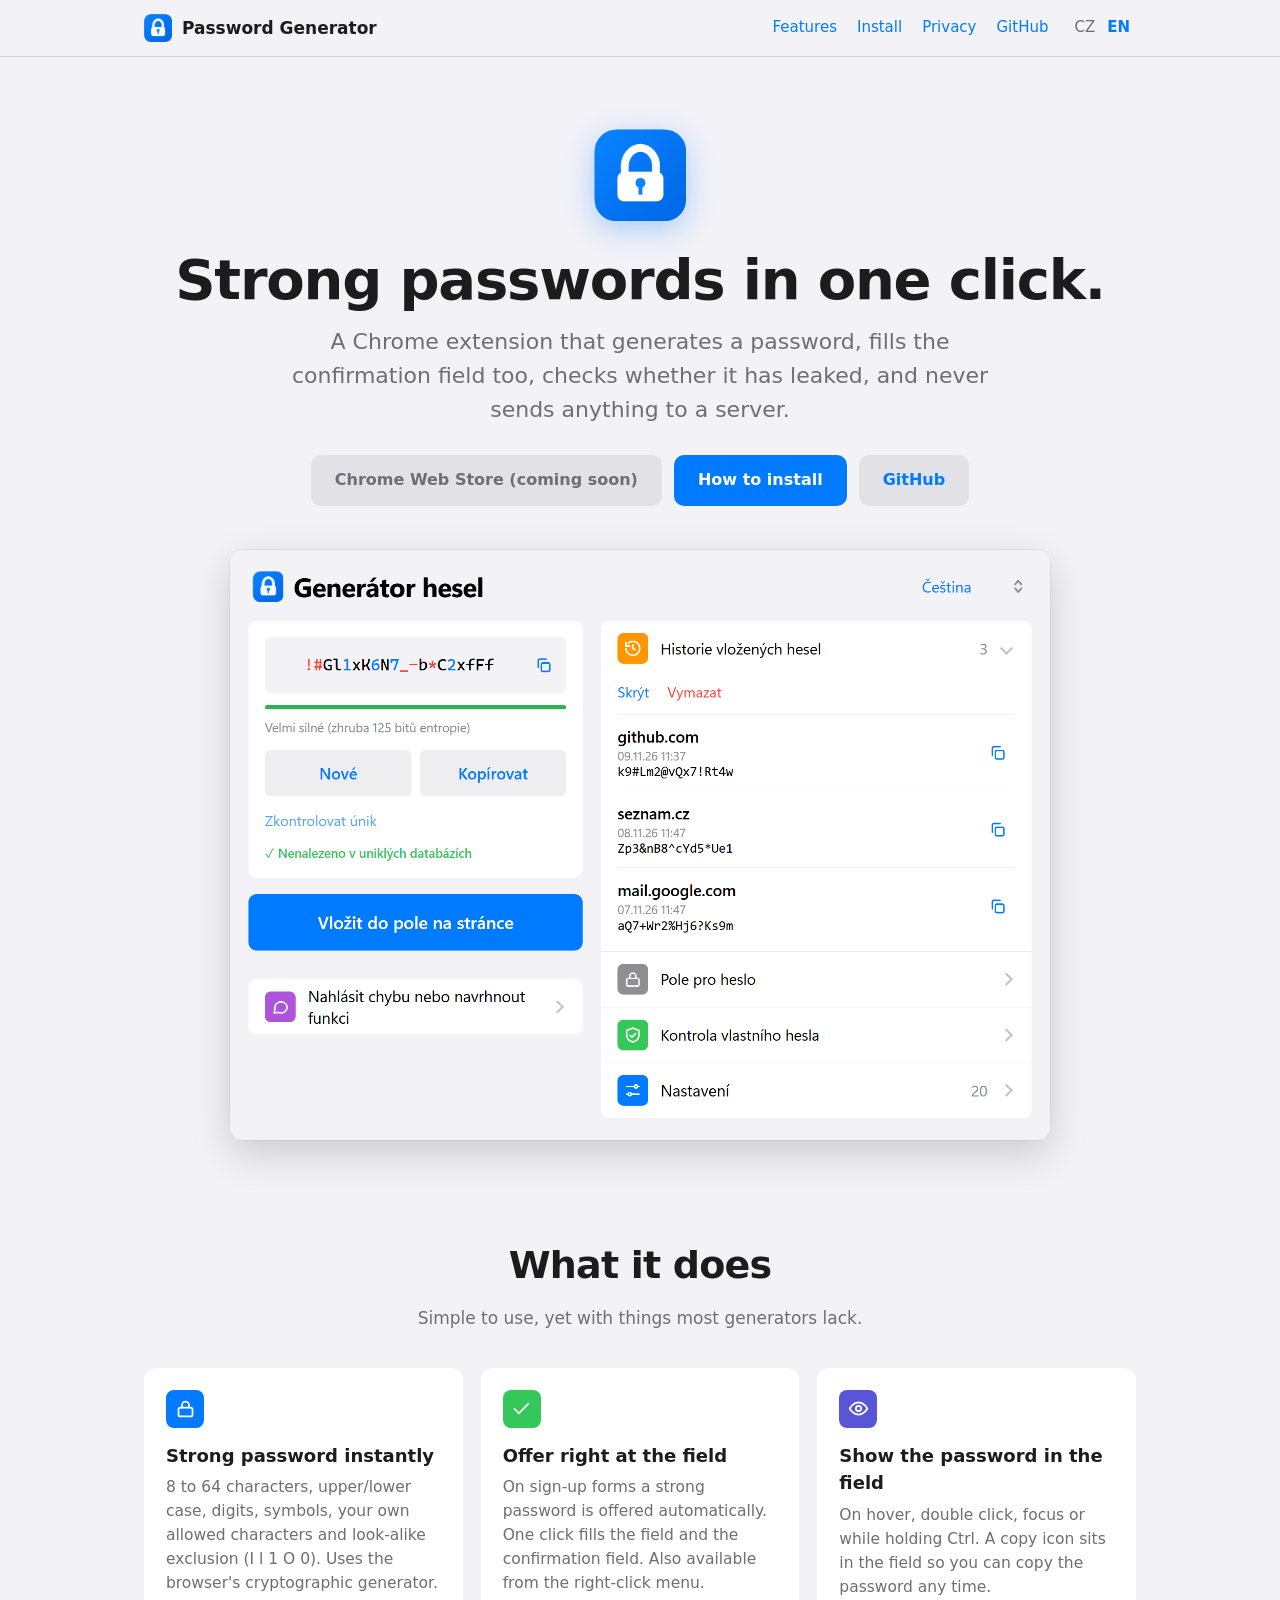
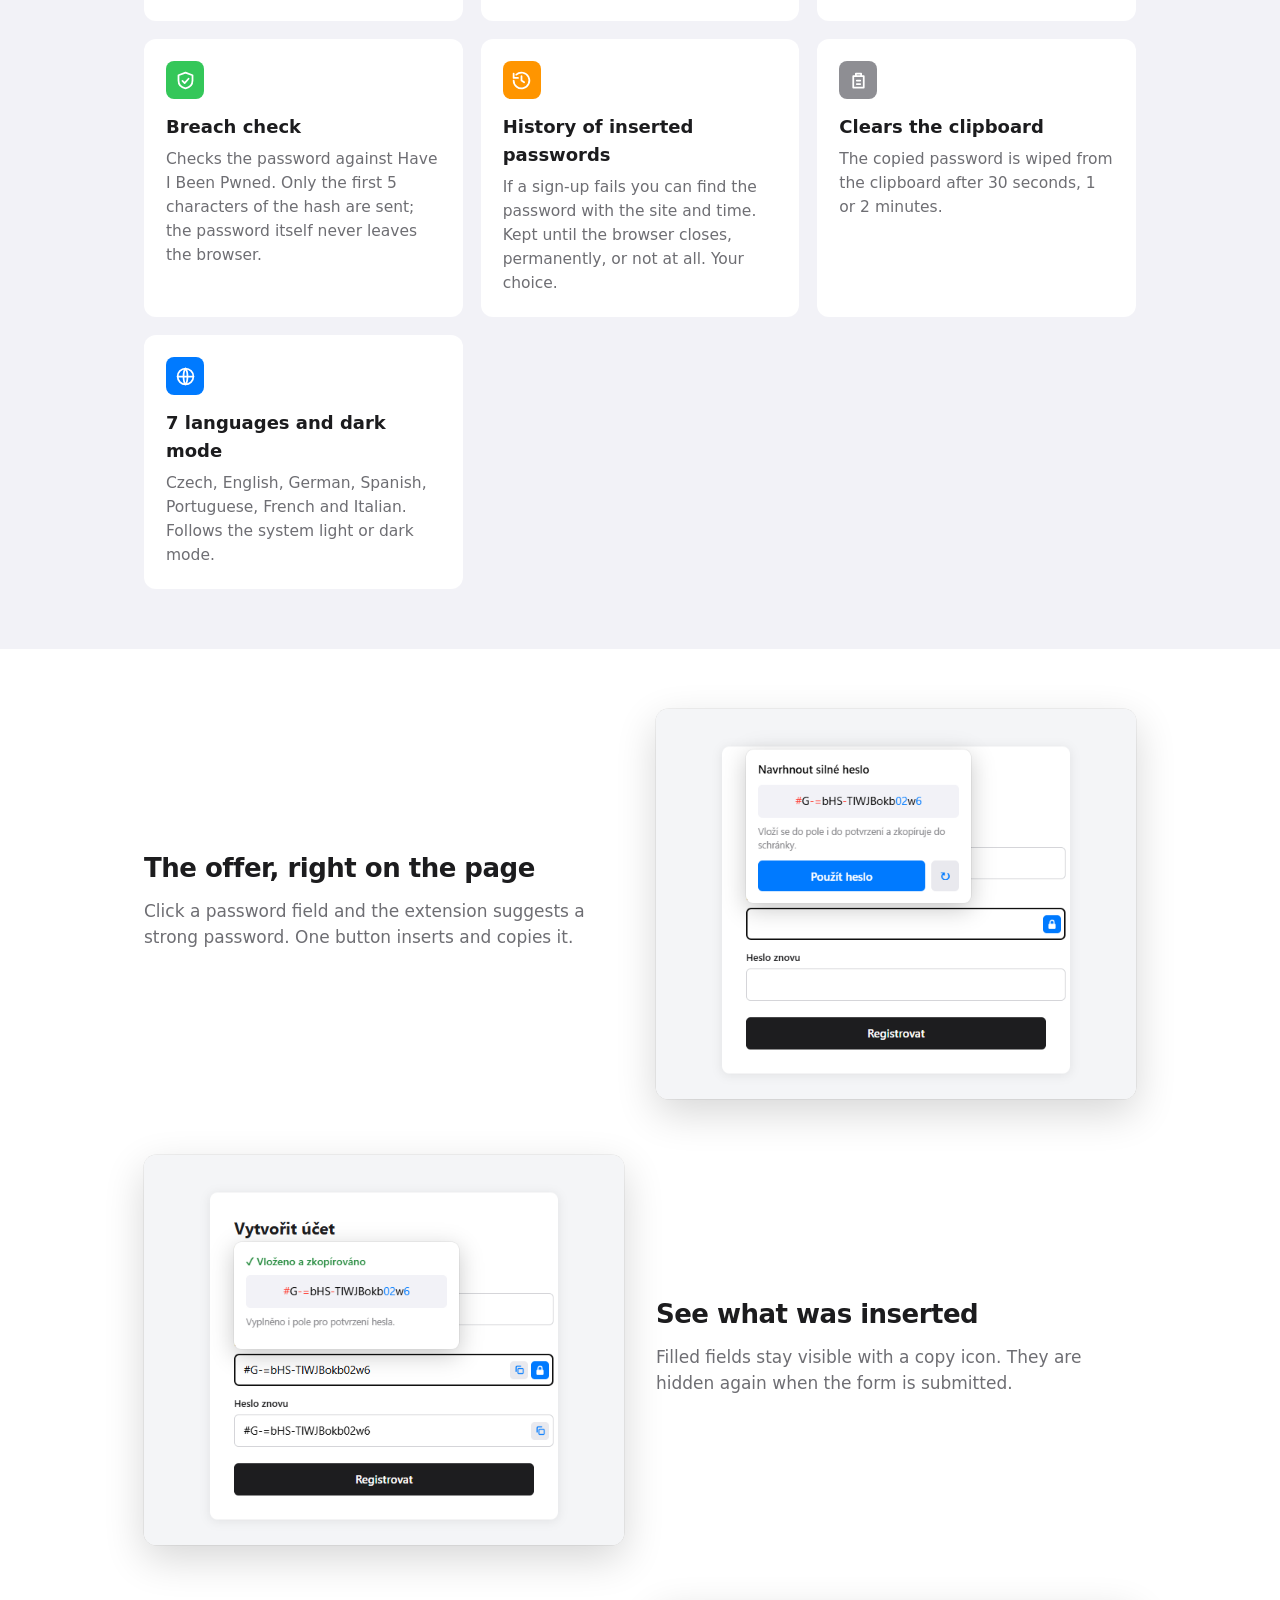
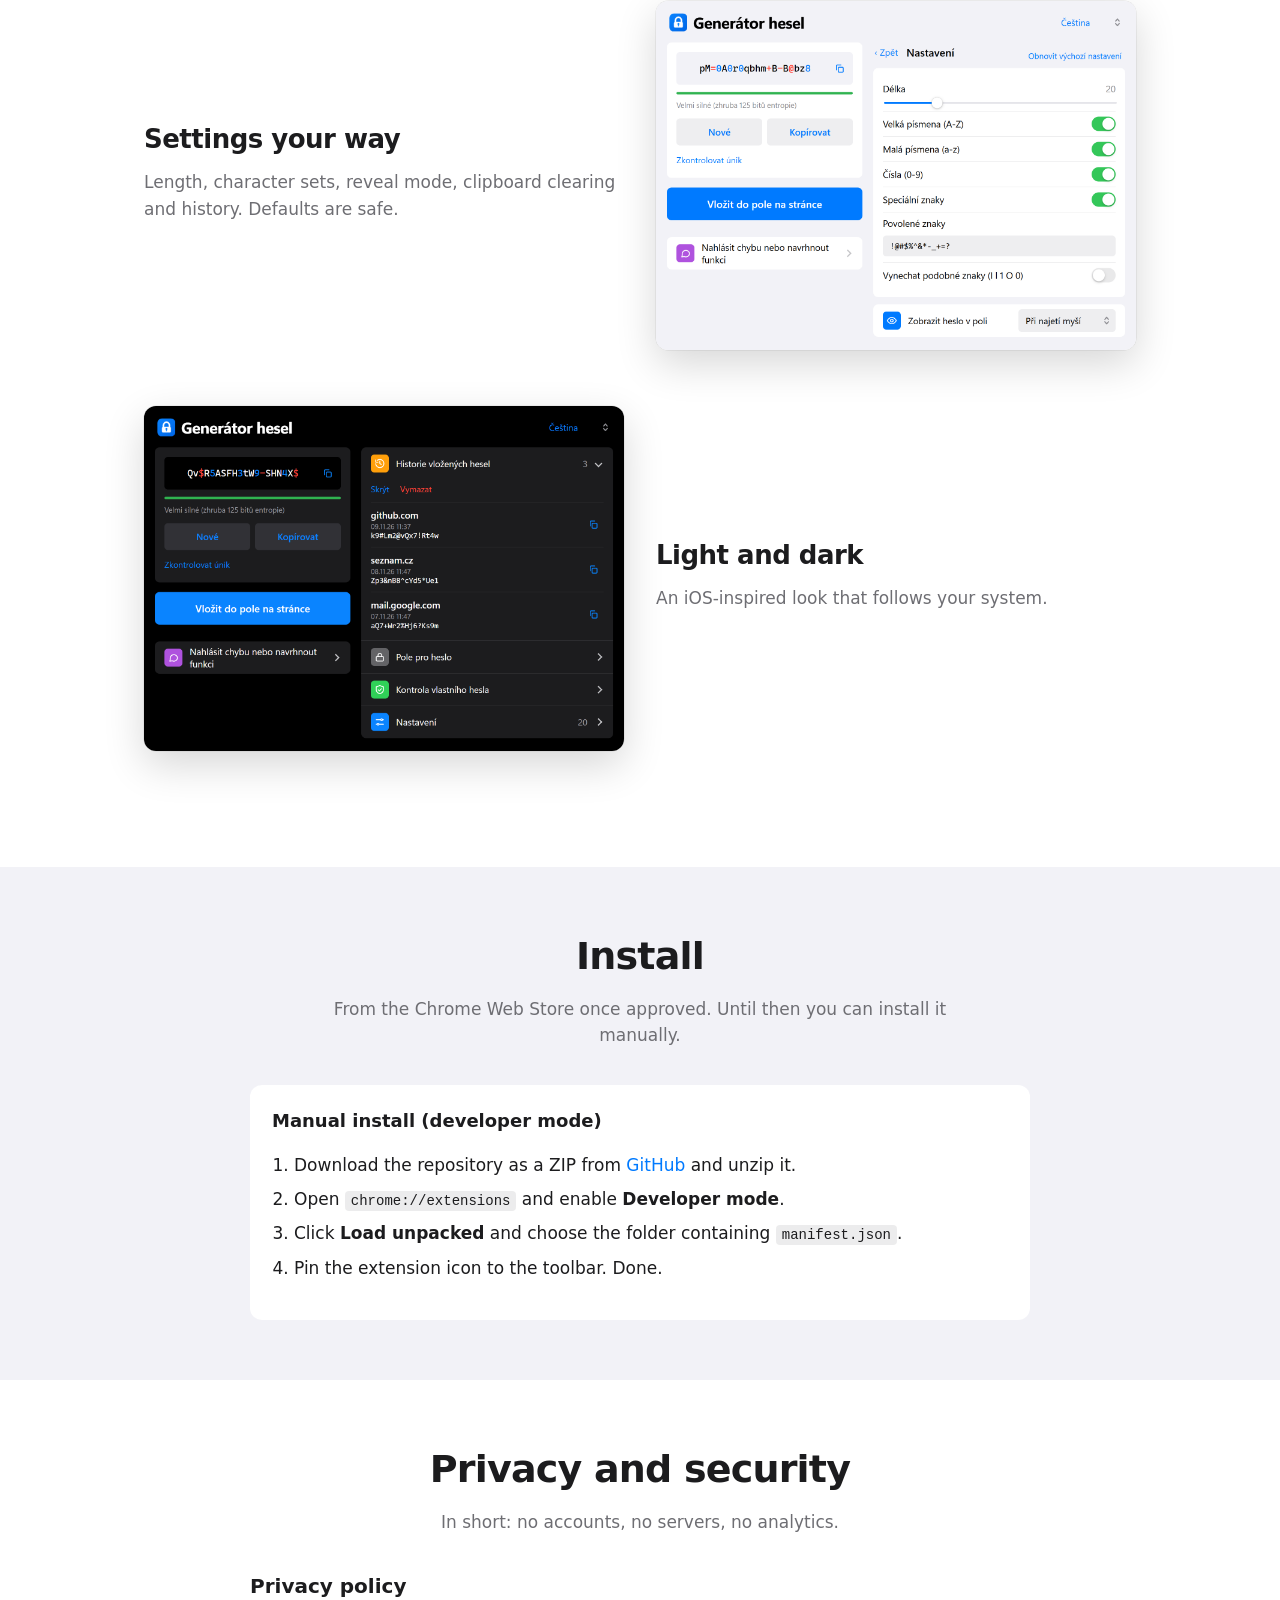
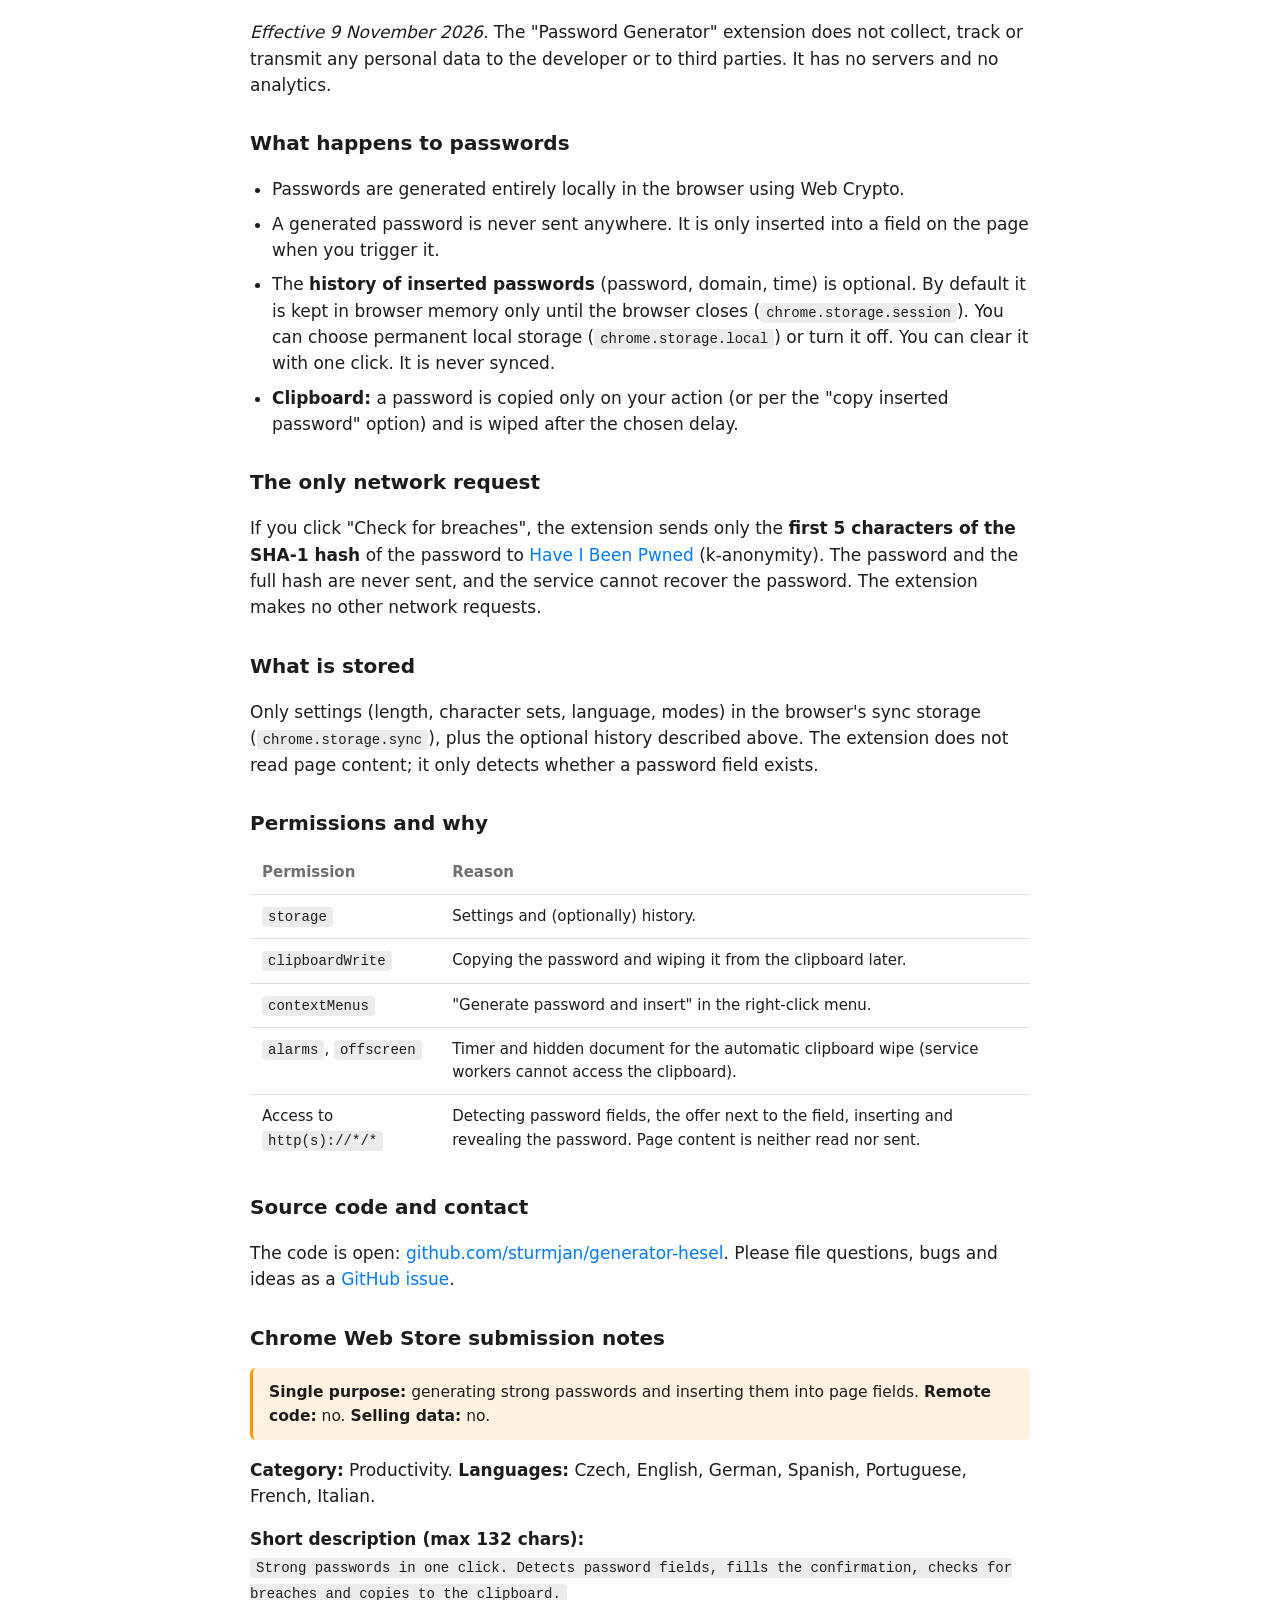
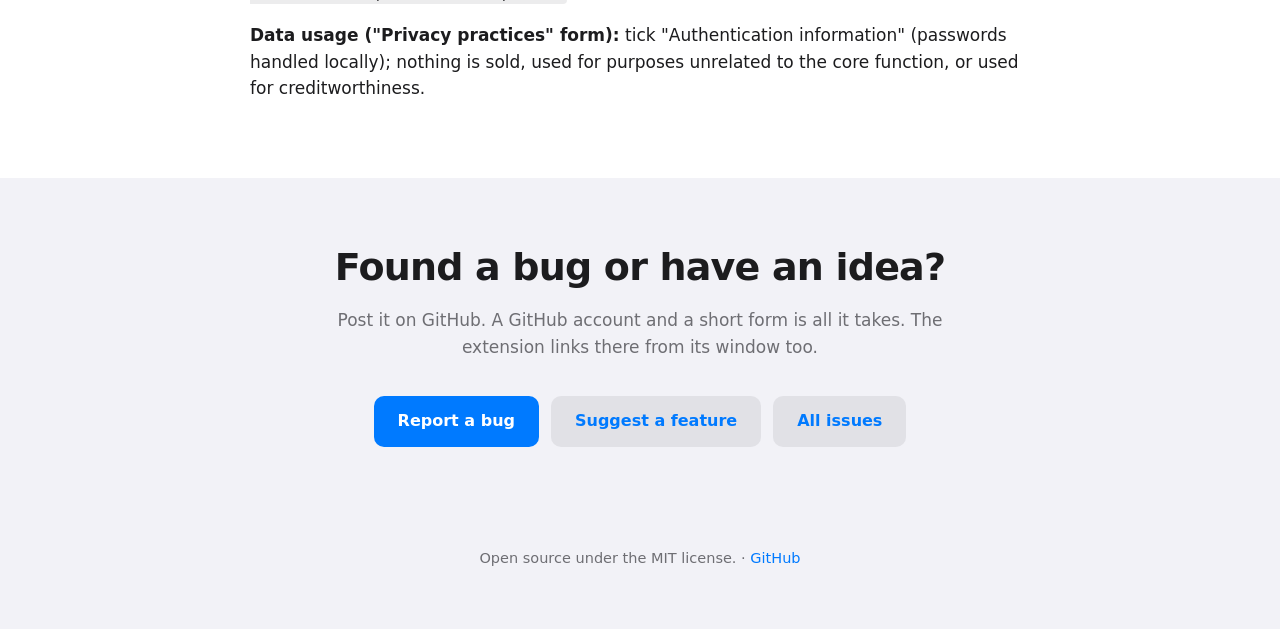
==== docs/index.html @ 69caf373 "Initial release: password generator Chrome extension Strong password generator with in-page offer, r" ====
<!DOCTYPE html>
<html lang="cs" data-lang="cs">
<head>
  <meta charset="utf-8">
  <meta name="viewport" content="width=device-width, initial-scale=1">
  <title>Generátor hesel - rozšíření pro Chrome / Password Generator for Chrome</title>
  <meta name="description" content="Silná hesla jedním klikem, kontrola úniku, historie, vše lokálně v prohlížeči. / Strong passwords in one click, breach check, history, all local.">
  <link rel="icon" href="img/icon128.png">
  <style>
    :root { --bg:#f2f2f7; --card:#fff; --text:#1c1c1e; --muted:#6e6e73; --sep:rgba(60,60,67,.16); --blue:#007aff; --green:#34c759; --orange:#ff9500; --purple:#af52de; }
    @media (prefers-color-scheme: dark) { :root { --bg:#000; --card:#1c1c1e; --text:#f5f5f7; --muted:#98989f; --sep:rgba(84,84,88,.6); --blue:#0a84ff; } }
    * { box-sizing: border-box; }
    html { scroll-behavior: smooth; }
    body { margin:0; font:17px/1.55 -apple-system,"SF Pro Text","Segoe UI Variable Text","Segoe UI",system-ui,sans-serif; color:var(--text); background:var(--bg); -webkit-font-smoothing:antialiased; }
    a { color:var(--blue); text-decoration:none; } a:hover { text-decoration:underline; }
    .wrap { max-width:1040px; margin:0 auto; padding:0 24px; }
    nav { position:sticky; top:0; z-index:10; background:color-mix(in srgb,var(--bg) 85%,transparent); backdrop-filter:blur(14px); border-bottom:.5px solid var(--sep); }
    nav .wrap { display:flex; align-items:center; gap:22px; height:56px; }
    nav .brand { display:flex; align-items:center; gap:10px; font-weight:700; color:var(--text); }
    nav .brand img { width:28px; height:28px; border-radius:6px; }
    nav .links { margin-left:auto; display:flex; gap:20px; font-size:15px; align-items:center; }
    .langsw button { border:0; background:none; font:inherit; font-size:15px; color:var(--muted); cursor:pointer; padding:4px 6px; border-radius:4px; }
    html[data-lang="cs"] .langsw .b-cs, html[data-lang="en"] .langsw .b-en { color:var(--blue); font-weight:600; }
    html[data-lang="cs"] [lang="en"], html[data-lang="en"] [lang="cs"] { display:none !important; }

    .hero { text-align:center; padding:72px 0 36px; }
    .hero img.logo { width:92px; height:92px; border-radius:20px; box-shadow:0 8px 28px rgba(0,122,255,.3); }
    h1 { font-size:clamp(34px,6vw,56px); line-height:1.08; letter-spacing:-1.2px; margin:22px 0 14px; }
    .lead { font-size:clamp(18px,2.4vw,22px); color:var(--muted); max-width:700px; margin:0 auto 28px; }
    .btns { display:flex; gap:12px; justify-content:center; flex-wrap:wrap; }
    .btn { display:inline-block; padding:13px 24px; border-radius:10px; font-weight:600; font-size:16px; }
    .btn.primary { background:var(--blue); color:#fff; } .btn.primary:hover { text-decoration:none; filter:brightness(1.08); }
    .btn.ghost { background:rgba(120,120,128,.14); color:var(--blue); } .btn.ghost:hover { text-decoration:none; background:rgba(120,120,128,.22); }
    .btn.disabled { background:rgba(120,120,128,.14); color:var(--muted); cursor:default; }
    .shot { display:block; width:100%; height:auto; border-radius:12px; box-shadow:0 14px 40px rgba(0,0,0,.16), 0 0 0 .5px rgba(0,0,0,.1); }
    .hero .shot { max-width:820px; margin:44px auto 0; }

    section { padding:60px 0; }
    h2 { font-size:clamp(28px,4vw,38px); letter-spacing:-.8px; margin:0 0 10px; text-align:center; }
    .sub { color:var(--muted); text-align:center; max-width:640px; margin:0 auto 36px; }
    .grid { display:grid; grid-template-columns:repeat(auto-fit,minmax(290px,1fr)); gap:18px; }
    .card { background:var(--card); border-radius:12px; padding:22px; }
    .card .ico { width:38px; height:38px; border-radius:8px; display:grid; place-items:center; color:#fff; margin-bottom:14px; }
    .card .ico svg { width:21px; height:21px; fill:none; stroke:currentColor; stroke-width:2; stroke-linecap:round; stroke-linejoin:round; }
    .card h3 { margin:0 0 6px; font-size:18px; }
    .card p { margin:0; color:var(--muted); font-size:15.5px; }
    .two { display:grid; grid-template-columns:1fr 1fr; gap:32px; align-items:center; margin-bottom:56px; }
    .two.rev .txt { order:2; }
    .two h3 { font-size:26px; letter-spacing:-.5px; margin:0 0 10px; }
    .two p { color:var(--muted); margin:0 0 10px; }
    @media (max-width:760px) { .two { grid-template-columns:1fr; } .two.rev .txt { order:0; } }
    .band { background:var(--card); }
    ol.steps, ul.plain { padding-left:22px; } ol.steps li, ul.plain li { margin:8px 0; }
    code, kbd { font:14px ui-monospace,"SF Mono",Consolas,monospace; background:rgba(120,120,128,.14); padding:2px 6px; border-radius:4px; }
    table { width:100%; border-collapse:collapse; font-size:15px; margin:12px 0 4px; }
    th, td { text-align:left; padding:10px 12px; border-top:.5px solid var(--sep); vertical-align:top; }
    th { color:var(--muted); font-weight:600; border-top:0; }
    .policy { max-width:780px; margin:0 auto; }
    .policy h3 { margin:30px 0 8px; font-size:20px; }
    .policy p, .policy li { color:var(--text); }
    .note { background:rgba(255,149,0,.12); border-left:3px solid var(--orange); padding:12px 16px; border-radius:6px; font-size:15.5px; margin:14px 0; }
    footer { padding:40px 0 60px; text-align:center; color:var(--muted); font-size:14.5px; }
  </style>
</head>
<body>
<nav>
  <div class="wrap">
    <a class="brand" href="#top"><img src="img/icon128.png" alt=""><span lang="cs">Generátor hesel</span><span lang="en">Password Generator</span></a>
    <div class="links">
      <a href="#funkce"><span lang="cs">Funkce</span><span lang="en">Features</span></a>
      <a href="#instalace"><span lang="cs">Instalace</span><span lang="en">Install</span></a>
      <a href="#soukromi"><span lang="cs">Soukromí</span><span lang="en">Privacy</span></a>
      <a href="#feedback">GitHub</a>
      <span class="langsw"><button class="b-cs" onclick="setLang('cs')">CZ</button><button class="b-en" onclick="setLang('en')">EN</button></span>
    </div>
  </div>
</nav>

<header class="hero" id="top">
  <div class="wrap">
    <img class="logo" src="img/icon128.png" alt="">
    <h1><span lang="cs">Silná hesla jedním klikem.</span><span lang="en">Strong passwords in one click.</span></h1>
    <p class="lead">
      <span lang="cs">Rozšíření pro Chrome, které vygeneruje heslo, vloží ho i do potvrzení, zkontroluje, jestli neunikla, a nic přitom neposílá na žádný server.</span>
      <span lang="en">A Chrome extension that generates a password, fills the confirmation field too, checks whether it has leaked, and never sends anything to a server.</span>
    </p>
    <div class="btns">
      <span class="btn disabled"><span lang="cs">Chrome Web Store (připravuje se)</span><span lang="en">Chrome Web Store (coming soon)</span></span>
      <a class="btn primary" href="#instalace"><span lang="cs">Jak nainstalovat</span><span lang="en">How to install</span></a>
      <a class="btn ghost" href="https://github.com/sturmjan/generator-hesel">GitHub</a>
    </div>
    <img class="shot" src="img/popup-main.png" alt="Popup rozšíření / extension popup">
  </div>
</header>

<section id="funkce">
  <div class="wrap">
    <h2><span lang="cs">Co umí</span><span lang="en">What it does</span></h2>
    <p class="sub"><span lang="cs">Jednoduché na ovládání, přitom s věcmi, které běžné generátory nemají.</span><span lang="en">Simple to use, yet with things most generators lack.</span></p>
    <div class="grid">
      <div class="card"><div class="ico" style="background:#007aff"><svg viewBox="0 0 24 24"><rect x="4" y="11" width="16" height="10" rx="2"/><path d="M8 11V8a4 4 0 0 1 8 0v3"/></svg></div>
        <h3><span lang="cs">Silné heslo hned</span><span lang="en">Strong password instantly</span></h3>
        <p><span lang="cs">Délka 8 až 64 znaků, velká a malá písmena, čísla, speciální znaky, vlastní povolené znaky a vynechání podobných (I l 1 O 0). Generuje se kryptografickým generátorem prohlížeče.</span><span lang="en">8 to 64 characters, upper/lower case, digits, symbols, your own allowed characters and look-alike exclusion (I l 1 O 0). Uses the browser's cryptographic generator.</span></p></div>
      <div class="card"><div class="ico" style="background:#34c759"><svg viewBox="0 0 24 24"><path d="M4 12.5l5 5L20 6.5"/></svg></div>
        <h3><span lang="cs">Nabídka přímo u pole</span><span lang="en">Offer right at the field</span></h3>
        <p><span lang="cs">U registračních formulářů se nabídne silné heslo samo. Jedním klikem se vloží do pole i do potvrzení hesla. Funguje i přes pravé tlačítko myši.</span><span lang="en">On sign-up forms a strong password is offered automatically. One click fills the field and the confirmation field. Also available from the right-click menu.</span></p></div>
      <div class="card"><div class="ico" style="background:#5856d6"><svg viewBox="0 0 24 24"><path d="M2 12s3.6-7 10-7 10 7 10 7-3.6 7-10 7S2 12 2 12z"/><circle cx="12" cy="12" r="3"/></svg></div>
        <h3><span lang="cs">Zobrazení hesla v poli</span><span lang="en">Show the password in the field</span></h3>
        <p><span lang="cs">Při najetí myší, dvojklikem, po kliknutí do pole nebo při držení Ctrl. V poli je navíc ikona kopírování, takže heslo můžeš kdykoli zkopírovat.</span><span lang="en">On hover, double click, focus or while holding Ctrl. A copy icon sits in the field so you can copy the password any time.</span></p></div>
      <div class="card"><div class="ico" style="background:#34c759"><svg viewBox="0 0 24 24"><path d="M12 3l8 3v6c0 4.5-3.2 8-8 9-4.8-1-8-4.5-8-9V6z"/><path d="M8.5 12.5l2.5 2.5 4.5-5"/></svg></div>
        <h3><span lang="cs">Kontrola úniku</span><span lang="en">Breach check</span></h3>
        <p><span lang="cs">Ověří heslo v databázi Have I Been Pwned. Odešle se jen prvních 5 znaků otisku, celé heslo prohlížeč nikdy neopustí.</span><span lang="en">Checks the password against Have I Been Pwned. Only the first 5 characters of the hash are sent; the password itself never leaves the browser.</span></p></div>
      <div class="card"><div class="ico" style="background:#ff9500"><svg viewBox="0 0 24 24"><path d="M3 12a9 9 0 1 0 3-6.7"/><path d="M3 4v5h5"/><path d="M12 7v5l3 2"/></svg></div>
        <h3><span lang="cs">Historie vložených hesel</span><span lang="en">History of inserted passwords</span></h3>
        <p><span lang="cs">Kdyby se registrace nepovedla, heslo najdeš s webem a časem vložení. Ukládá se jen do zavření prohlížeče, nebo trvale, nebo vůbec. Rozhodneš ty.</span><span lang="en">If a sign-up fails you can find the password with the site and time. Kept until the browser closes, permanently, or not at all. Your choice.</span></p></div>
      <div class="card"><div class="ico" style="background:#8e8e93"><svg viewBox="0 0 24 24"><path d="M9 4h6v3H9zM6 7h12v13H6z"/><path d="M10 12h4M10 16h4"/></svg></div>
        <h3><span lang="cs">Čistí schránku</span><span lang="en">Clears the clipboard</span></h3>
        <p><span lang="cs">Po 30 sekundách, 1 nebo 2 minutách se zkopírované heslo ze schránky samo smaže.</span><span lang="en">The copied password is wiped from the clipboard after 30 seconds, 1 or 2 minutes.</span></p></div>
      <div class="card"><div class="ico" style="background:#007aff"><svg viewBox="0 0 24 24"><circle cx="12" cy="12" r="9"/><path d="M3 12h18M12 3c3 3.2 3 14.8 0 18M12 3c-3 3.2-3 14.8 0 18"/></svg></div>
        <h3><span lang="cs">7 jazyků a tmavý režim</span><span lang="en">7 languages and dark mode</span></h3>
        <p><span lang="cs">Čeština, angličtina, němčina, španělština, portugalština, francouzština a italština. Vzhled se řídí světlým nebo tmavým režimem systému.</span><span lang="en">Czech, English, German, Spanish, Portuguese, French and Italian. Follows the system light or dark mode.</span></p></div>
    </div>
  </div>
</section>

<section class="band">
  <div class="wrap">
    <div class="two">
      <div class="txt">
        <h3><span lang="cs">Nabídka přímo na stránce</span><span lang="en">The offer, right on the page</span></h3>
        <p><span lang="cs">Klikneš do pole pro heslo a doplněk navrhne silné heslo. Jedním tlačítkem se vloží a zkopíruje.</span><span lang="en">Click a password field and the extension suggests a strong password. One button inserts and copies it.</span></p>
      </div>
      <img class="shot" src="img/page-offer.png" alt="">
    </div>
    <div class="two rev">
      <div class="txt">
        <h3><span lang="cs">Vidíš, co jsi vložil</span><span lang="en">See what was inserted</span></h3>
        <p><span lang="cs">Vyplněná pole zůstanou odkrytá s ikonou kopírování. Po odeslání formuláře se zase zakryjí.</span><span lang="en">Filled fields stay visible with a copy icon. They are hidden again when the form is submitted.</span></p>
      </div>
      <img class="shot" src="img/page-filled.png" alt="">
    </div>
    <div class="two">
      <div class="txt">
        <h3><span lang="cs">Nastavení po tvém</span><span lang="en">Settings your way</span></h3>
        <p><span lang="cs">Délka, sady znaků, odkrývání hesel, mazání schránky i historie. Výchozí hodnoty jsou bezpečné.</span><span lang="en">Length, character sets, reveal mode, clipboard clearing and history. Defaults are safe.</span></p>
      </div>
      <img class="shot" src="img/popup-settings.png" alt="">
    </div>
    <div class="two rev">
      <div class="txt">
        <h3><span lang="cs">Světlý i tmavý režim</span><span lang="en">Light and dark</span></h3>
        <p><span lang="cs">Vzhled inspirovaný iOS, který se přizpůsobí systému.</span><span lang="en">An iOS-inspired look that follows your system.</span></p>
      </div>
      <img class="shot" src="img/popup-dark.png" alt="">
    </div>
  </div>
</section>

<section id="instalace">
  <div class="wrap">
    <h2><span lang="cs">Instalace</span><span lang="en">Install</span></h2>
    <p class="sub"><span lang="cs">Z Chrome Web Store, až bude schválené. Do té doby jde nainstalovat ručně.</span><span lang="en">From the Chrome Web Store once approved. Until then you can install it manually.</span></p>
    <div class="card" style="max-width:780px;margin:0 auto">
      <h3><span lang="cs">Ruční instalace (vývojářský režim)</span><span lang="en">Manual install (developer mode)</span></h3>
      <ol class="steps">
        <li><span lang="cs">Stáhni repozitář jako ZIP z <a href="https://github.com/sturmjan/generator-hesel/archive/refs/heads/main.zip">GitHubu</a> a rozbal ho.</span><span lang="en">Download the repository as a ZIP from <a href="https://github.com/sturmjan/generator-hesel/archive/refs/heads/main.zip">GitHub</a> and unzip it.</span></li>
        <li><span lang="cs">Otevři <code>chrome://extensions</code> a zapni <b>Režim pro vývojáře</b>.</span><span lang="en">Open <code>chrome://extensions</code> and enable <b>Developer mode</b>.</span></li>
        <li><span lang="cs">Klikni na <b>Načíst rozbalené</b> a vyber složku s <code>manifest.json</code>.</span><span lang="en">Click <b>Load unpacked</b> and choose the folder containing <code>manifest.json</code>.</span></li>
        <li><span lang="cs">Ikonu rozšíření si připni na lištu. Hotovo.</span><span lang="en">Pin the extension icon to the toolbar. Done.</span></li>
      </ol>
    </div>
  </div>
</section>

<section class="band" id="soukromi">
  <div class="wrap">
    <h2><span lang="cs">Soukromí a bezpečnost</span><span lang="en">Privacy and security</span></h2>
    <p class="sub"><span lang="cs">Krátce: žádné účty, žádné servery, žádná analytika.</span><span lang="en">In short: no accounts, no servers, no analytics.</span></p>

    <div class="policy" lang="cs">
      <h3>Zásady ochrany osobních údajů</h3>
      <p><i>Platné od 9. 11. 2026.</i> Rozšíření „Generátor hesel“ neshromažďuje, nesleduje ani nepředává žádné osobní údaje vývojáři ani třetím stranám. Nemá žádné vlastní servery ani analytiku.</p>
      <h3>Co se děje s hesly</h3>
      <ul class="plain">
        <li>Hesla se generují výhradně lokálně v prohlížeči pomocí Web Crypto.</li>
        <li>Vygenerované heslo se nikam neodesílá. Vloží se jen do pole na stránce, kde to sám vyvoláš.</li>
        <li><b>Historie vložených hesel</b> (heslo, doména, čas) je volitelná. Výchozí režim ukládá jen do paměti prohlížeče do jeho zavření (<code>chrome.storage.session</code>). Můžeš zvolit trvalé uložení v tomto počítači (<code>chrome.storage.local</code>) nebo historii vypnout. Kdykoli ji jedním kliknutím smažeš. Historie se nesynchronizuje.</li>
        <li><b>Schránka:</b> heslo se do ní kopíruje jen na tvůj pokyn (nebo podle volby „kopírovat vložené heslo“) a po zvoleném čase se smaže.</li>
      </ul>
      <h3>Jediné síťové spojení</h3>
      <p>Pokud sám klikneš na „Zkontrolovat únik“, rozšíření pošle službě <a href="https://haveibeenpwned.com/API/v3#PwnedPasswords">Have I Been Pwned</a> jen <b>prvních 5 znaků SHA-1 otisku</b> hesla (metoda k-anonymity). Heslo ani celý otisk se neodesílá a služba z toho heslo zjistit nemůže. Jinak rozšíření nekomunikuje po síti.</p>
      <h3>Co se ukládá</h3>
      <p>Pouze nastavení (délka, sady znaků, jazyk, režimy) v synchronizovaném úložišti prohlížeče (<code>chrome.storage.sync</code>), případně historie podle výše. Rozšíření nečte obsah stránek, jen zjišťuje, zda na stránce existuje pole pro heslo.</p>
      <h3>Oprávnění a proč je potřebuje</h3>
      <table>
        <tr><th>Oprávnění</th><th>Důvod</th></tr>
        <tr><td><code>storage</code></td><td>Nastavení a (volitelně) historie.</td></tr>
        <tr><td><code>clipboardWrite</code></td><td>Kopírování hesla a jeho pozdější smazání ze schránky.</td></tr>
        <tr><td><code>contextMenus</code></td><td>Položka „Vygenerovat heslo a vložit“ v nabídce pravého tlačítka.</td></tr>
        <tr><td><code>alarms</code>, <code>offscreen</code></td><td>Časovač a skrytý dokument pro automatické smazání schránky (service worker ke schránce nemá přístup).</td></tr>
        <tr><td>Přístup k <code>http(s)://*/*</code></td><td>Rozpoznání polí pro heslo, nabídka u pole, vložení a zobrazení hesla v poli. Obsah stránek se nečte ani neodesílá.</td></tr>
      </table>
      <h3>Zdrojový kód a kontakt</h3>
      <p>Kód je otevřený: <a href="https://github.com/sturmjan/generator-hesel">github.com/sturmjan/generator-hesel</a>. Dotazy, chyby a nápady zakládej jako <a href="https://github.com/sturmjan/generator-hesel/issues/new/choose">issue na GitHubu</a>.</p>

      <h3>Informace pro Chrome Web Store</h3>
      <div class="note"><b>Single purpose:</b> generování silných hesel a jejich vkládání do polí na stránkách. <b>Remote code:</b> ne. <b>Prodej dat:</b> ne.</div>
      <p><b>Kategorie:</b> Nástroje (Productivity). <b>Jazyky:</b> čeština, angličtina, němčina, španělština, portugalština, francouzština, italština.</p>
      <p><b>Krátký popis (max 132 znaků):</b><br><code>Silná hesla jedním klikem. Rozpozná pole pro heslo, vloží heslo i do potvrzení, zkontroluje únik a zkopíruje ho do schránky.</code></p>
      <p><b>Data usage (formulář „Privacy practices“):</b> zaškrtnout „Authentication information“ (hesla zpracovávaná lokálně), nic neprodává, nepoužívá pro účely mimo hlavní funkci ani pro posuzování bonity.</p>
    </div>

    <div class="policy" lang="en">
      <h3>Privacy policy</h3>
      <p><i>Effective 9 November 2026.</i> The "Password Generator" extension does not collect, track or transmit any personal data to the developer or to third parties. It has no servers and no analytics.</p>
      <h3>What happens to passwords</h3>
      <ul class="plain">
        <li>Passwords are generated entirely locally in the browser using Web Crypto.</li>
        <li>A generated password is never sent anywhere. It is only inserted into a field on the page when you trigger it.</li>
        <li>The <b>history of inserted passwords</b> (password, domain, time) is optional. By default it is kept in browser memory only until the browser closes (<code>chrome.storage.session</code>). You can choose permanent local storage (<code>chrome.storage.local</code>) or turn it off. You can clear it with one click. It is never synced.</li>
        <li><b>Clipboard:</b> a password is copied only on your action (or per the "copy inserted password" option) and is wiped after the chosen delay.</li>
      </ul>
      <h3>The only network request</h3>
      <p>If you click "Check for breaches", the extension sends only the <b>first 5 characters of the SHA-1 hash</b> of the password to <a href="https://haveibeenpwned.com/API/v3#PwnedPasswords">Have I Been Pwned</a> (k-anonymity). The password and the full hash are never sent, and the service cannot recover the password. The extension makes no other network requests.</p>
      <h3>What is stored</h3>
      <p>Only settings (length, character sets, language, modes) in the browser's sync storage (<code>chrome.storage.sync</code>), plus the optional history described above. The extension does not read page content; it only detects whether a password field exists.</p>
      <h3>Permissions and why</h3>
      <table>
        <tr><th>Permission</th><th>Reason</th></tr>
        <tr><td><code>storage</code></td><td>Settings and (optionally) history.</td></tr>
        <tr><td><code>clipboardWrite</code></td><td>Copying the password and wiping it from the clipboard later.</td></tr>
        <tr><td><code>contextMenus</code></td><td>"Generate password and insert" in the right-click menu.</td></tr>
        <tr><td><code>alarms</code>, <code>offscreen</code></td><td>Timer and hidden document for the automatic clipboard wipe (service workers cannot access the clipboard).</td></tr>
        <tr><td>Access to <code>http(s)://*/*</code></td><td>Detecting password fields, the offer next to the field, inserting and revealing the password. Page content is neither read nor sent.</td></tr>
      </table>
      <h3>Source code and contact</h3>
      <p>The code is open: <a href="https://github.com/sturmjan/generator-hesel">github.com/sturmjan/generator-hesel</a>. Please file questions, bugs and ideas as a <a href="https://github.com/sturmjan/generator-hesel/issues/new/choose">GitHub issue</a>.</p>

      <h3>Chrome Web Store submission notes</h3>
      <div class="note"><b>Single purpose:</b> generating strong passwords and inserting them into page fields. <b>Remote code:</b> no. <b>Selling data:</b> no.</div>
      <p><b>Category:</b> Productivity. <b>Languages:</b> Czech, English, German, Spanish, Portuguese, French, Italian.</p>
      <p><b>Short description (max 132 chars):</b><br><code>Strong passwords in one click. Detects password fields, fills the confirmation, checks for breaches and copies to the clipboard.</code></p>
      <p><b>Data usage ("Privacy practices" form):</b> tick "Authentication information" (passwords handled locally); nothing is sold, used for purposes unrelated to the core function, or used for creditworthiness.</p>
    </div>
  </div>
</section>

<section id="feedback">
  <div class="wrap" style="text-align:center">
    <h2><span lang="cs">Chyba nebo nápad?</span><span lang="en">Found a bug or have an idea?</span></h2>
    <p class="sub"><span lang="cs">Napiš to na GitHub. Stačí účet na GitHubu, zbytek je formulář. Rozšíření má odkaz přímo v okně.</span><span lang="en">Post it on GitHub. A GitHub account and a short form is all it takes. The extension links there from its window too.</span></p>
    <div class="btns">
      <a class="btn primary" href="https://github.com/sturmjan/generator-hesel/issues/new?template=bug.yml"><span lang="cs">Nahlásit chybu</span><span lang="en">Report a bug</span></a>
      <a class="btn ghost" href="https://github.com/sturmjan/generator-hesel/issues/new?template=feature.yml"><span lang="cs">Navrhnout funkci</span><span lang="en">Suggest a feature</span></a>
      <a class="btn ghost" href="https://github.com/sturmjan/generator-hesel/issues"><span lang="cs">Všechna hlášení</span><span lang="en">All issues</span></a>
    </div>
  </div>
</section>

<footer>
  <div class="wrap">
    <span lang="cs">Open source pod licencí MIT.</span><span lang="en">Open source under the MIT license.</span>
    · <a href="https://github.com/sturmjan/generator-hesel">GitHub</a>
  </div>
</footer>

<script>
  function setLang(l) { document.documentElement.setAttribute('data-lang', l); document.documentElement.lang = l; try { localStorage.setItem('lang', l); } catch (e) {} }
  var saved = null; try { saved = localStorage.getItem('lang'); } catch (e) {}
  setLang(saved || (/^cs|^sk/i.test(navigator.language || '') ? 'cs' : 'en'));
</script>
</body>
</html>
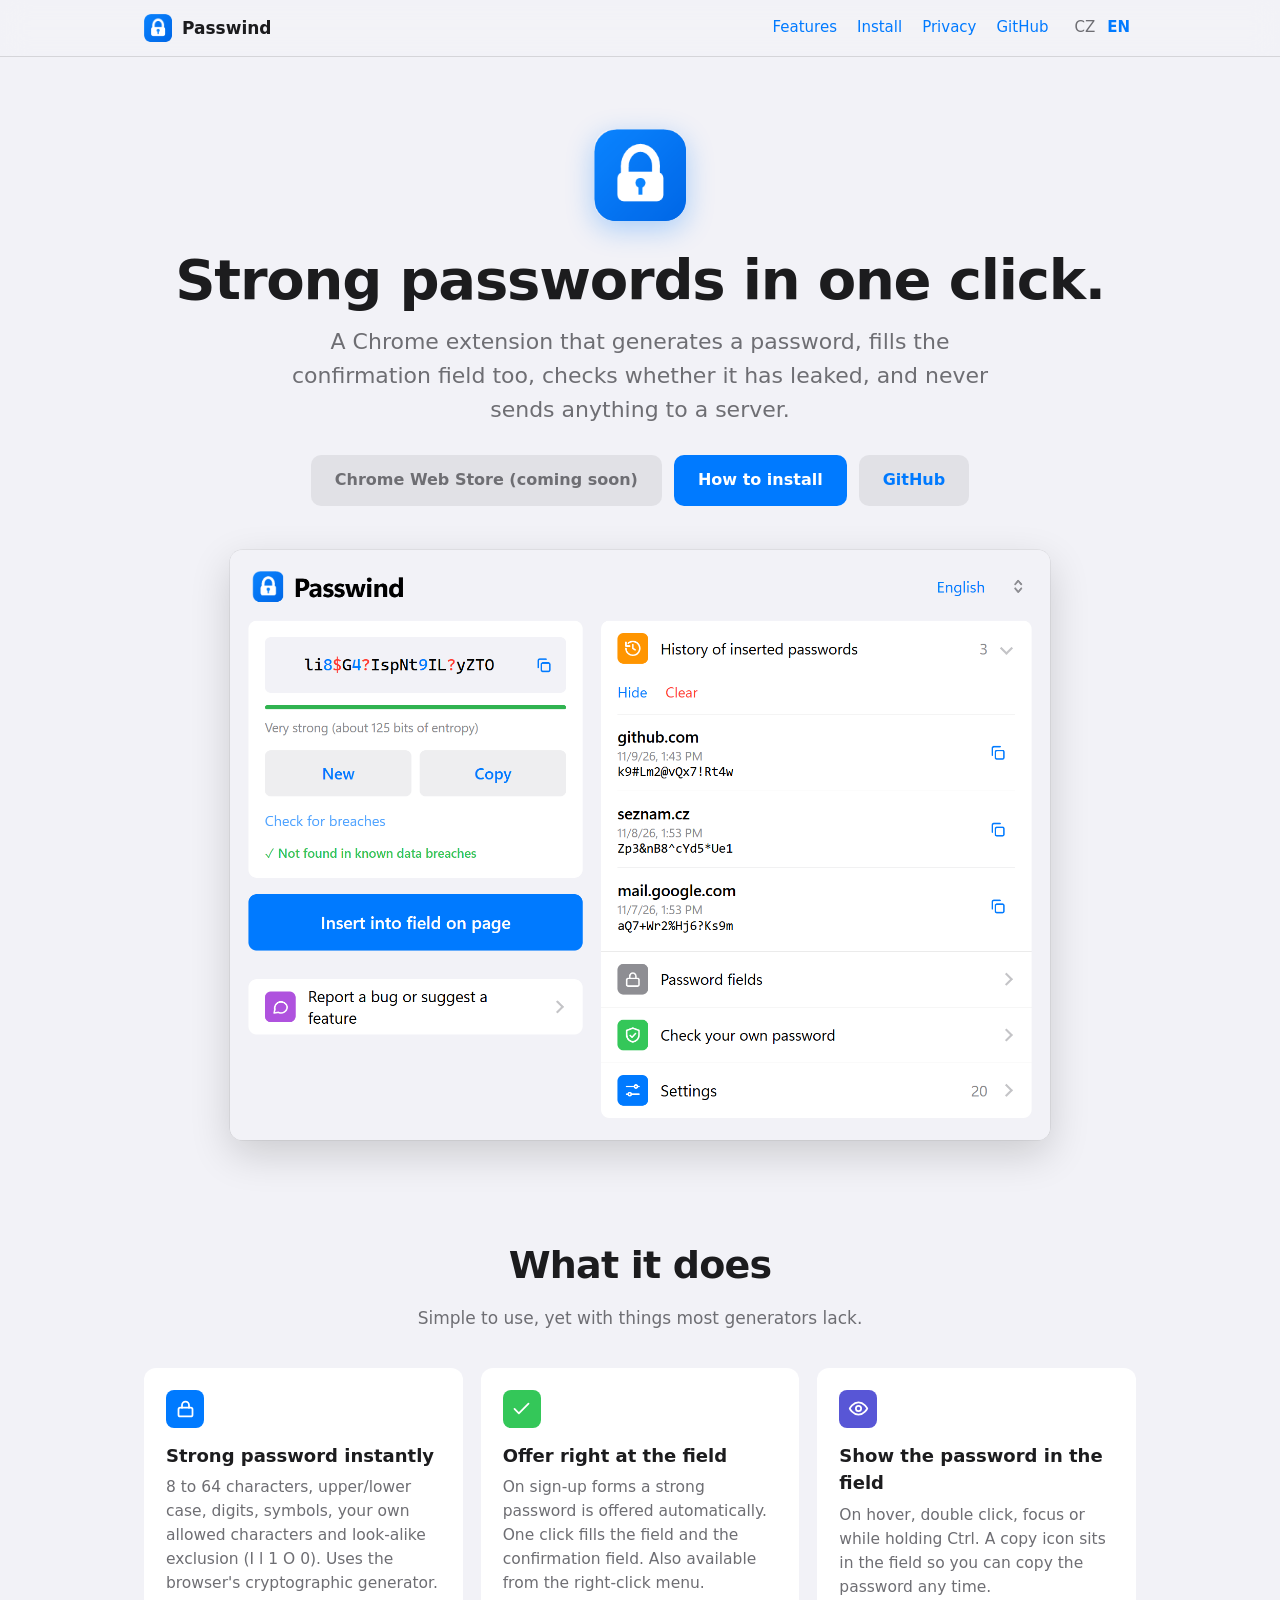
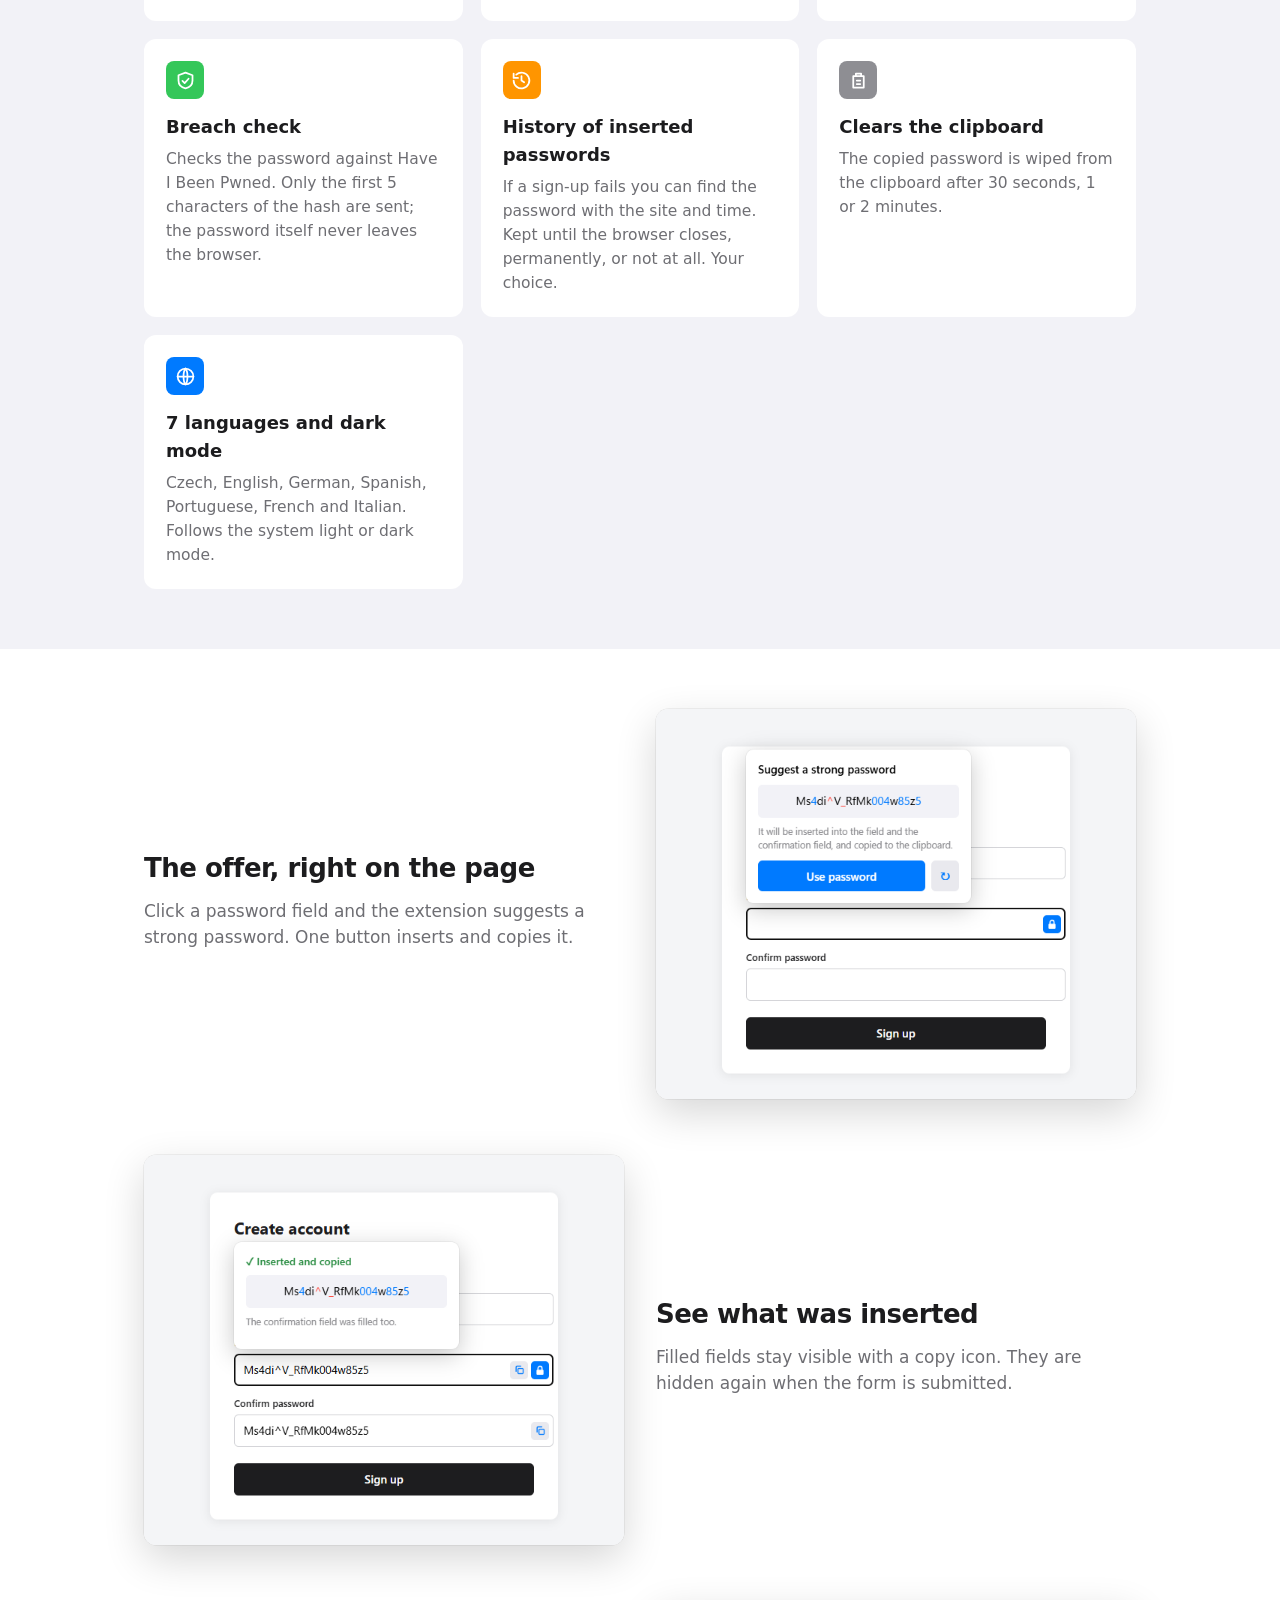
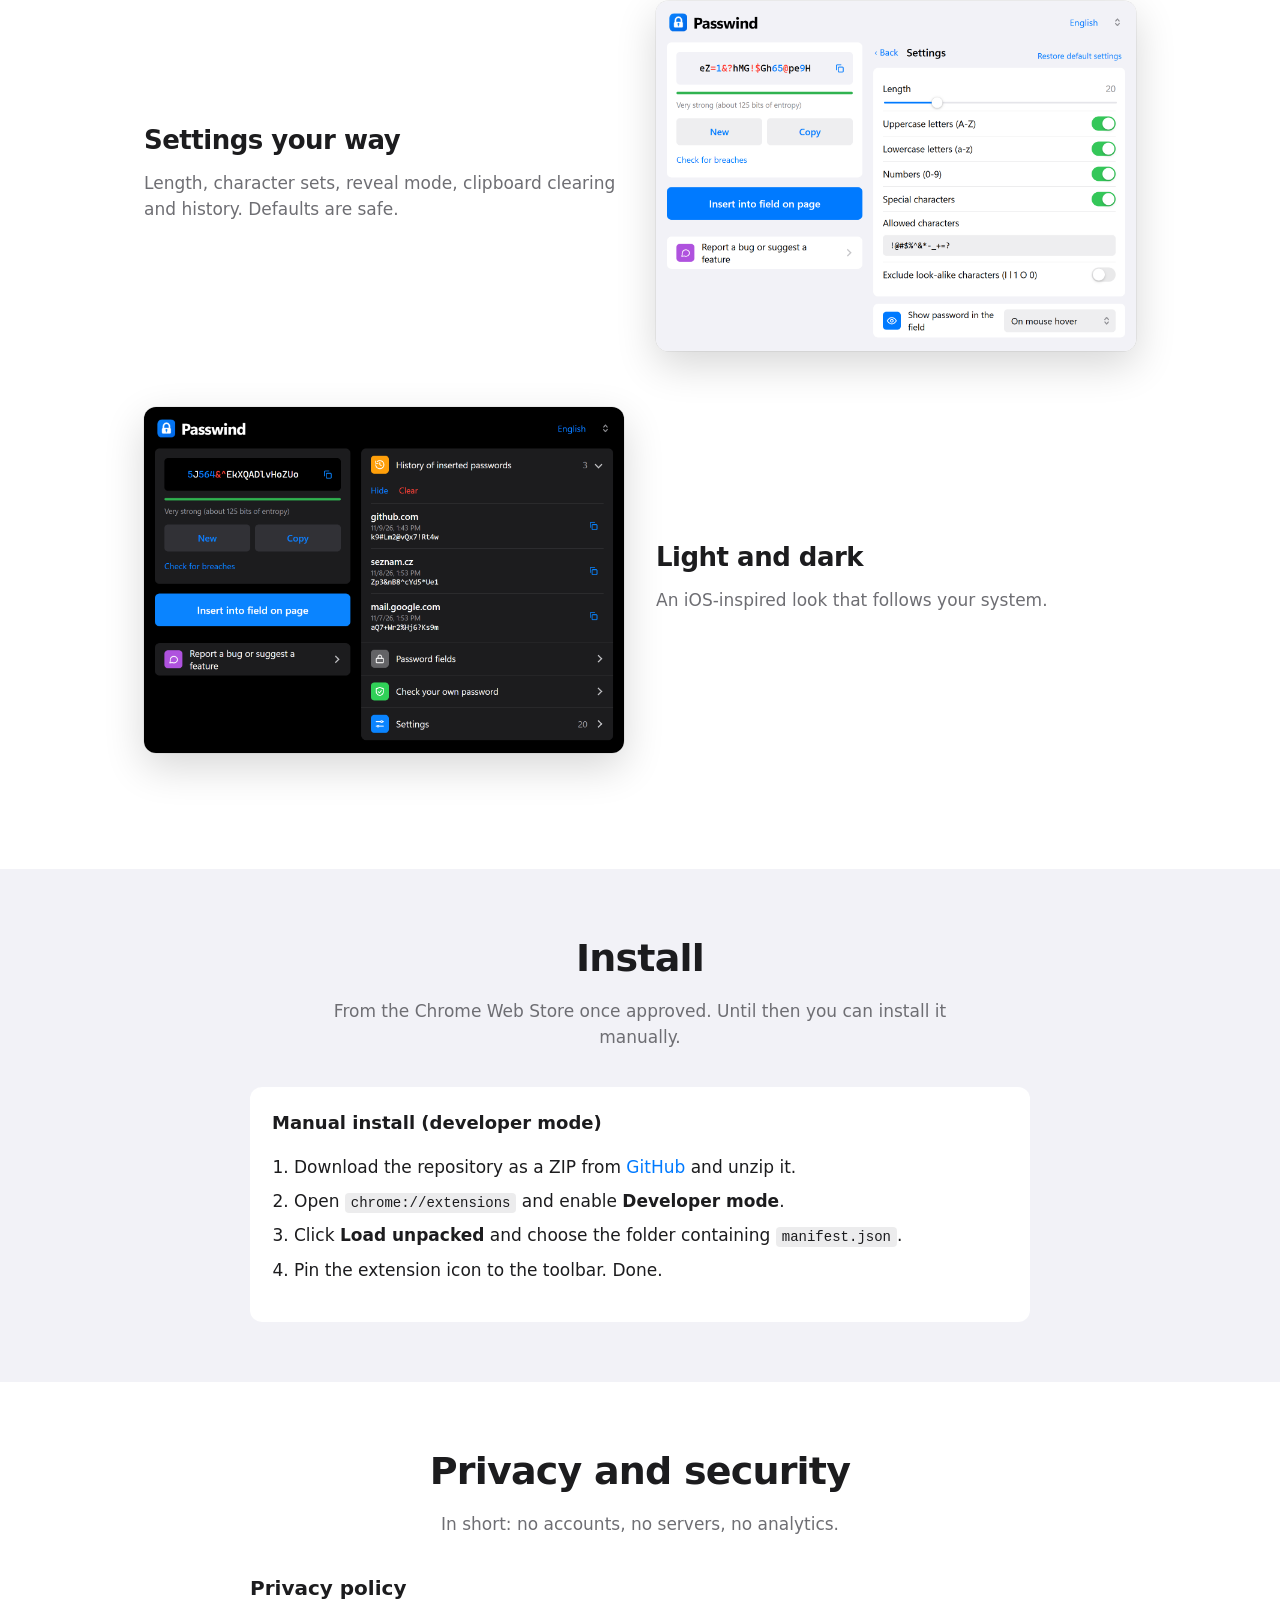
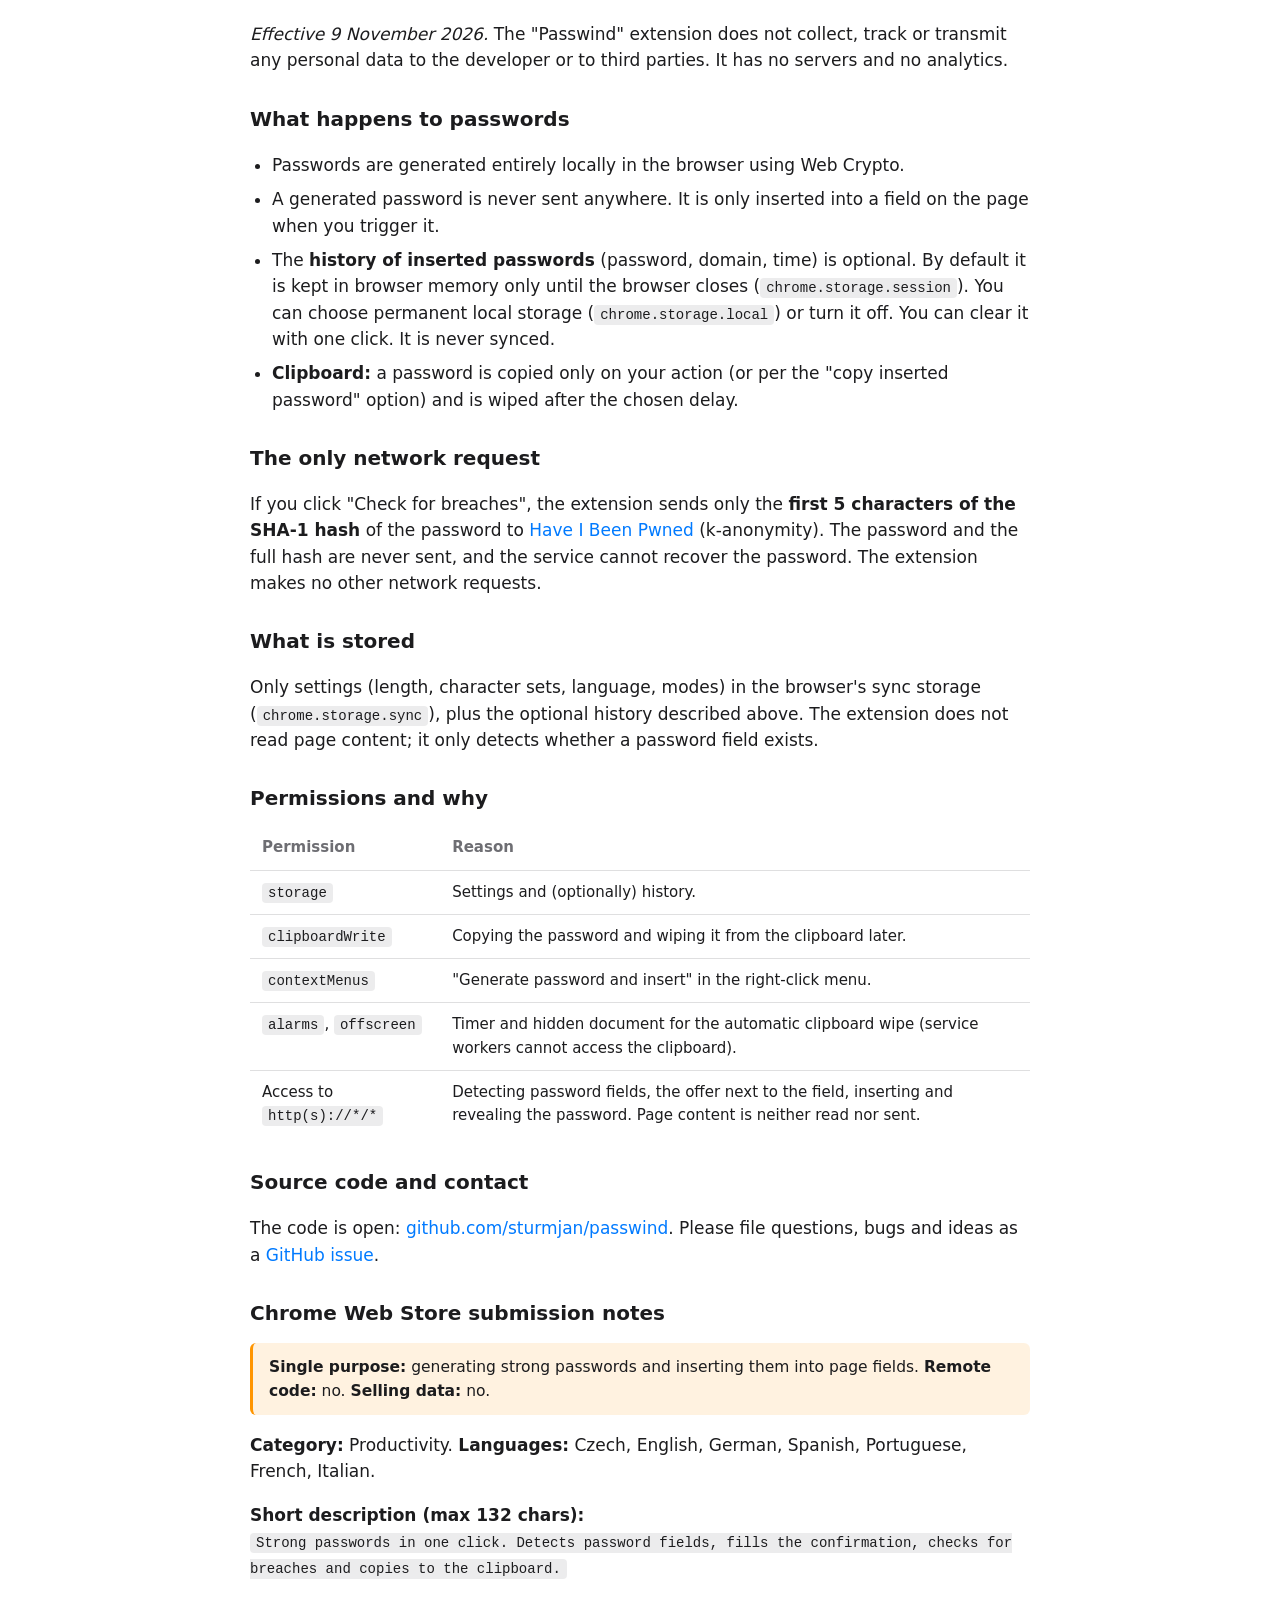
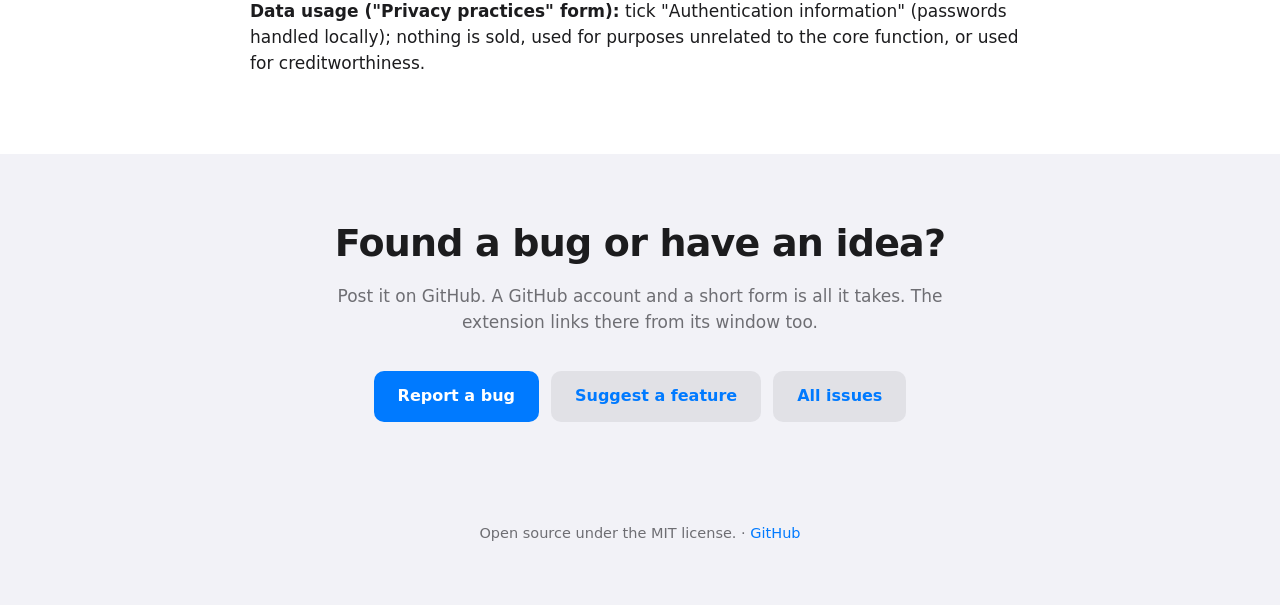
==== commit 6c28a1b7: "Rename to Passwind, make English the primary language - Brand name Passwind (store name, popup title" ====
--- a/docs/index.html
+++ b/docs/index.html
@@ -1,10 +1,10 @@
 <!DOCTYPE html>
-<html lang="cs" data-lang="cs">
+<html lang="en" data-lang="en">
 <head>
   <meta charset="utf-8">
   <meta name="viewport" content="width=device-width, initial-scale=1">
-  <title>Generátor hesel - rozšíření pro Chrome / Password Generator for Chrome</title>
-  <meta name="description" content="Silná hesla jedním klikem, kontrola úniku, historie, vše lokálně v prohlížeči. / Strong passwords in one click, breach check, history, all local.">
+  <title>Passwind - Password Generator for Chrome</title>
+  <meta name="description" content="Strong passwords in one click, breach check, history, everything local in your browser. / Silná hesla jedním klikem.">
   <link rel="icon" href="img/icon128.png">
   <style>
     :root { --bg:#f2f2f7; --card:#fff; --text:#1c1c1e; --muted:#6e6e73; --sep:rgba(60,60,67,.16); --blue:#007aff; --green:#34c759; --orange:#ff9500; --purple:#af52de; }
@@ -65,7 +65,7 @@
 <body>
 <nav>
   <div class="wrap">
-    <a class="brand" href="#top"><img src="img/icon128.png" alt=""><span lang="cs">Generátor hesel</span><span lang="en">Password Generator</span></a>
+    <a class="brand" href="#top"><img src="img/icon128.png" alt="">Passwind</a>
     <div class="links">
       <a href="#funkce"><span lang="cs">Funkce</span><span lang="en">Features</span></a>
       <a href="#instalace"><span lang="cs">Instalace</span><span lang="en">Install</span></a>
@@ -87,9 +87,9 @@
     <div class="btns">
       <span class="btn disabled"><span lang="cs">Chrome Web Store (připravuje se)</span><span lang="en">Chrome Web Store (coming soon)</span></span>
       <a class="btn primary" href="#instalace"><span lang="cs">Jak nainstalovat</span><span lang="en">How to install</span></a>
-      <a class="btn ghost" href="https://github.com/sturmjan/generator-hesel">GitHub</a>
-    </div>
-    <img class="shot" src="img/popup-main.png" alt="Popup rozšíření / extension popup">
+      <a class="btn ghost" href="https://github.com/sturmjan/passwind">GitHub</a>
+    </div>
+    <img class="shot" src="img/popup-main.png" alt="Passwind popup">
   </div>
 </header>
 
@@ -163,7 +163,7 @@
     <div class="card" style="max-width:780px;margin:0 auto">
       <h3><span lang="cs">Ruční instalace (vývojářský režim)</span><span lang="en">Manual install (developer mode)</span></h3>
       <ol class="steps">
-        <li><span lang="cs">Stáhni repozitář jako ZIP z <a href="https://github.com/sturmjan/generator-hesel/archive/refs/heads/main.zip">GitHubu</a> a rozbal ho.</span><span lang="en">Download the repository as a ZIP from <a href="https://github.com/sturmjan/generator-hesel/archive/refs/heads/main.zip">GitHub</a> and unzip it.</span></li>
+        <li><span lang="cs">Stáhni repozitář jako ZIP z <a href="https://github.com/sturmjan/passwind/archive/refs/heads/main.zip">GitHubu</a> a rozbal ho.</span><span lang="en">Download the repository as a ZIP from <a href="https://github.com/sturmjan/passwind/archive/refs/heads/main.zip">GitHub</a> and unzip it.</span></li>
         <li><span lang="cs">Otevři <code>chrome://extensions</code> a zapni <b>Režim pro vývojáře</b>.</span><span lang="en">Open <code>chrome://extensions</code> and enable <b>Developer mode</b>.</span></li>
         <li><span lang="cs">Klikni na <b>Načíst rozbalené</b> a vyber složku s <code>manifest.json</code>.</span><span lang="en">Click <b>Load unpacked</b> and choose the folder containing <code>manifest.json</code>.</span></li>
         <li><span lang="cs">Ikonu rozšíření si připni na lištu. Hotovo.</span><span lang="en">Pin the extension icon to the toolbar. Done.</span></li>
@@ -179,7 +179,7 @@
 
     <div class="policy" lang="cs">
       <h3>Zásady ochrany osobních údajů</h3>
-      <p><i>Platné od 9. 11. 2026.</i> Rozšíření „Generátor hesel“ neshromažďuje, nesleduje ani nepředává žádné osobní údaje vývojáři ani třetím stranám. Nemá žádné vlastní servery ani analytiku.</p>
+      <p><i>Platné od 9. 11. 2026.</i> Rozšíření „Passwind“ neshromažďuje, nesleduje ani nepředává žádné osobní údaje vývojáři ani třetím stranám. Nemá žádné vlastní servery ani analytiku.</p>
       <h3>Co se děje s hesly</h3>
       <ul class="plain">
         <li>Hesla se generují výhradně lokálně v prohlížeči pomocí Web Crypto.</li>
@@ -201,7 +201,7 @@
         <tr><td>Přístup k <code>http(s)://*/*</code></td><td>Rozpoznání polí pro heslo, nabídka u pole, vložení a zobrazení hesla v poli. Obsah stránek se nečte ani neodesílá.</td></tr>
       </table>
       <h3>Zdrojový kód a kontakt</h3>
-      <p>Kód je otevřený: <a href="https://github.com/sturmjan/generator-hesel">github.com/sturmjan/generator-hesel</a>. Dotazy, chyby a nápady zakládej jako <a href="https://github.com/sturmjan/generator-hesel/issues/new/choose">issue na GitHubu</a>.</p>
+      <p>Kód je otevřený: <a href="https://github.com/sturmjan/passwind">github.com/sturmjan/passwind</a>. Dotazy, chyby a nápady zakládej jako <a href="https://github.com/sturmjan/passwind/issues/new/choose">issue na GitHubu</a>.</p>
 
       <h3>Informace pro Chrome Web Store</h3>
       <div class="note"><b>Single purpose:</b> generování silných hesel a jejich vkládání do polí na stránkách. <b>Remote code:</b> ne. <b>Prodej dat:</b> ne.</div>
@@ -212,7 +212,7 @@
 
     <div class="policy" lang="en">
       <h3>Privacy policy</h3>
-      <p><i>Effective 9 November 2026.</i> The "Password Generator" extension does not collect, track or transmit any personal data to the developer or to third parties. It has no servers and no analytics.</p>
+      <p><i>Effective 9 November 2026.</i> The "Passwind" extension does not collect, track or transmit any personal data to the developer or to third parties. It has no servers and no analytics.</p>
       <h3>What happens to passwords</h3>
       <ul class="plain">
         <li>Passwords are generated entirely locally in the browser using Web Crypto.</li>
@@ -234,7 +234,7 @@
         <tr><td>Access to <code>http(s)://*/*</code></td><td>Detecting password fields, the offer next to the field, inserting and revealing the password. Page content is neither read nor sent.</td></tr>
       </table>
       <h3>Source code and contact</h3>
-      <p>The code is open: <a href="https://github.com/sturmjan/generator-hesel">github.com/sturmjan/generator-hesel</a>. Please file questions, bugs and ideas as a <a href="https://github.com/sturmjan/generator-hesel/issues/new/choose">GitHub issue</a>.</p>
+      <p>The code is open: <a href="https://github.com/sturmjan/passwind">github.com/sturmjan/passwind</a>. Please file questions, bugs and ideas as a <a href="https://github.com/sturmjan/passwind/issues/new/choose">GitHub issue</a>.</p>
 
       <h3>Chrome Web Store submission notes</h3>
       <div class="note"><b>Single purpose:</b> generating strong passwords and inserting them into page fields. <b>Remote code:</b> no. <b>Selling data:</b> no.</div>
@@ -250,9 +250,9 @@
     <h2><span lang="cs">Chyba nebo nápad?</span><span lang="en">Found a bug or have an idea?</span></h2>
     <p class="sub"><span lang="cs">Napiš to na GitHub. Stačí účet na GitHubu, zbytek je formulář. Rozšíření má odkaz přímo v okně.</span><span lang="en">Post it on GitHub. A GitHub account and a short form is all it takes. The extension links there from its window too.</span></p>
     <div class="btns">
-      <a class="btn primary" href="https://github.com/sturmjan/generator-hesel/issues/new?template=bug.yml"><span lang="cs">Nahlásit chybu</span><span lang="en">Report a bug</span></a>
-      <a class="btn ghost" href="https://github.com/sturmjan/generator-hesel/issues/new?template=feature.yml"><span lang="cs">Navrhnout funkci</span><span lang="en">Suggest a feature</span></a>
-      <a class="btn ghost" href="https://github.com/sturmjan/generator-hesel/issues"><span lang="cs">Všechna hlášení</span><span lang="en">All issues</span></a>
+      <a class="btn primary" href="https://github.com/sturmjan/passwind/issues/new?template=bug.yml"><span lang="cs">Nahlásit chybu</span><span lang="en">Report a bug</span></a>
+      <a class="btn ghost" href="https://github.com/sturmjan/passwind/issues/new?template=feature.yml"><span lang="cs">Navrhnout funkci</span><span lang="en">Suggest a feature</span></a>
+      <a class="btn ghost" href="https://github.com/sturmjan/passwind/issues"><span lang="cs">Všechna hlášení</span><span lang="en">All issues</span></a>
     </div>
   </div>
 </section>
@@ -260,14 +260,14 @@
 <footer>
   <div class="wrap">
     <span lang="cs">Open source pod licencí MIT.</span><span lang="en">Open source under the MIT license.</span>
-    · <a href="https://github.com/sturmjan/generator-hesel">GitHub</a>
+    · <a href="https://github.com/sturmjan/passwind">GitHub</a>
   </div>
 </footer>
 
 <script>
   function setLang(l) { document.documentElement.setAttribute('data-lang', l); document.documentElement.lang = l; try { localStorage.setItem('lang', l); } catch (e) {} }
   var saved = null; try { saved = localStorage.getItem('lang'); } catch (e) {}
-  setLang(saved || (/^cs|^sk/i.test(navigator.language || '') ? 'cs' : 'en'));
+  setLang(saved === 'cs' ? 'cs' : 'en');
 </script>
 </body>
 </html>
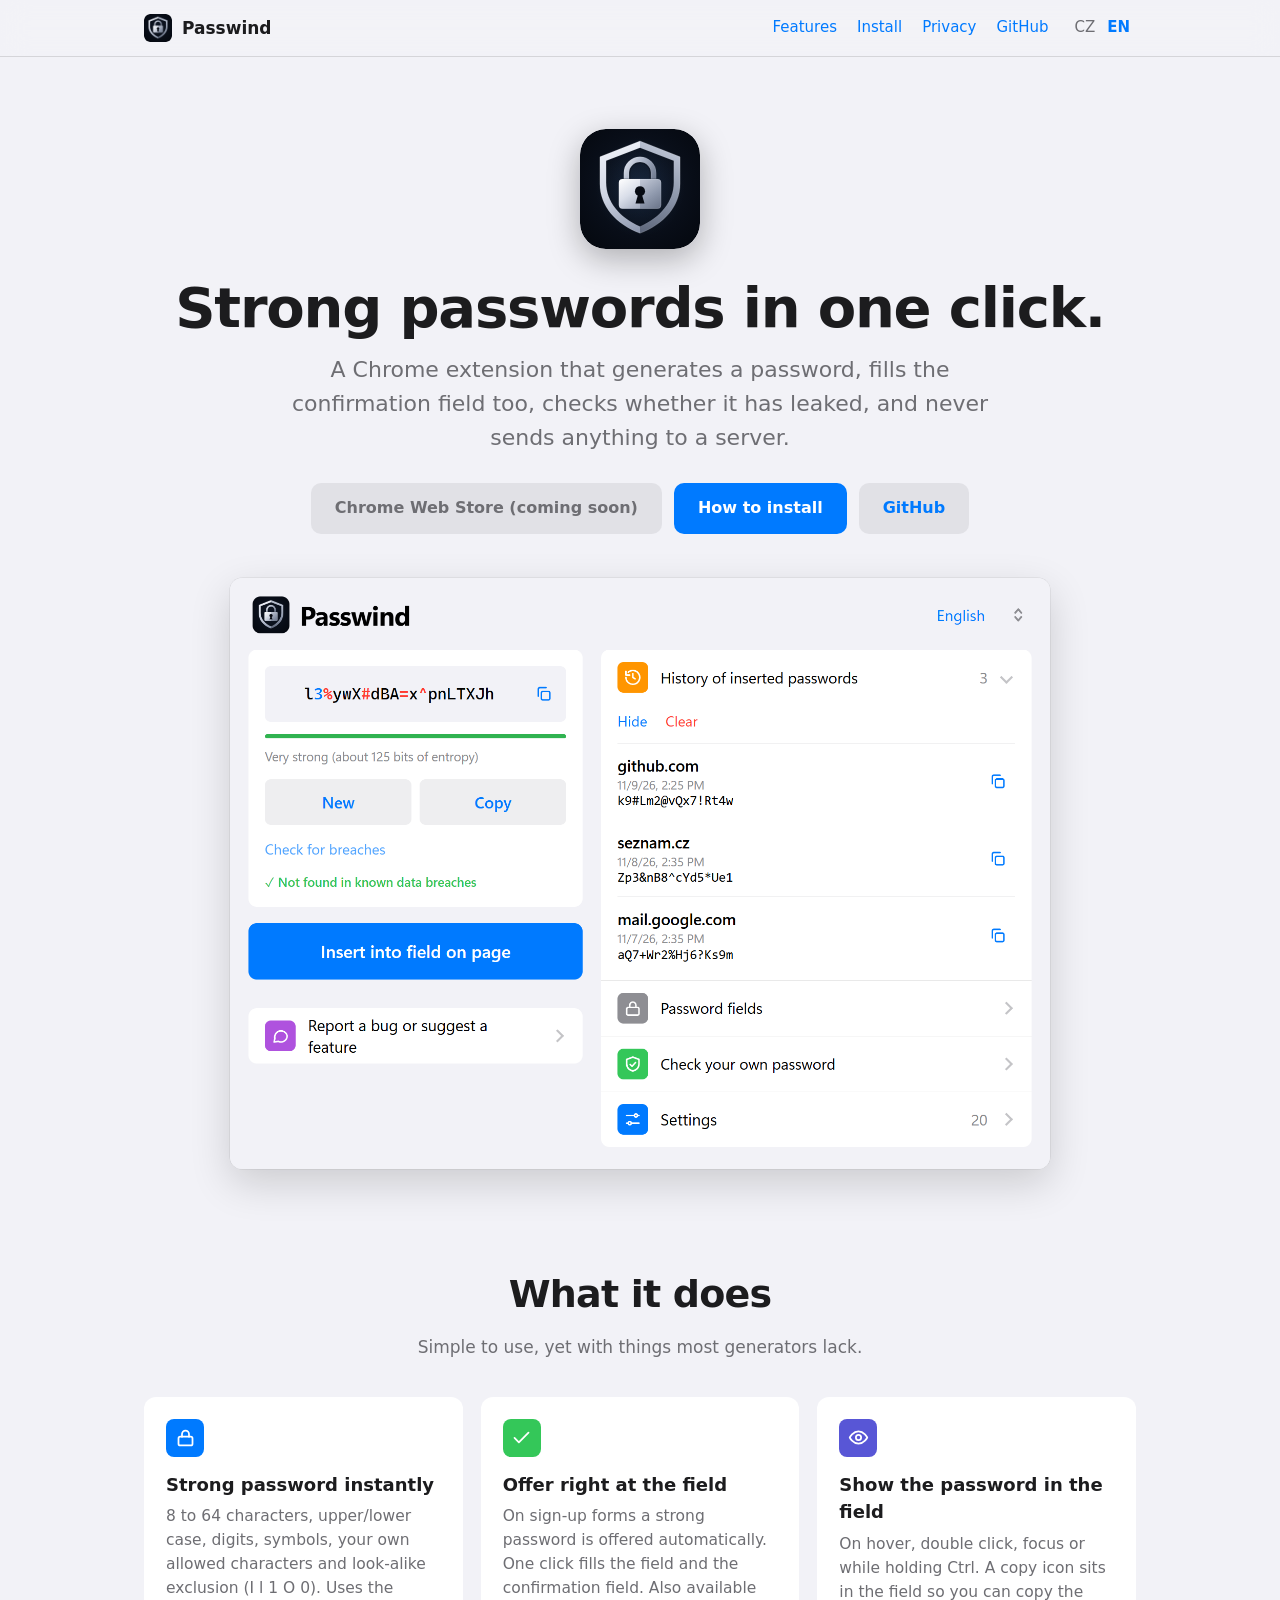
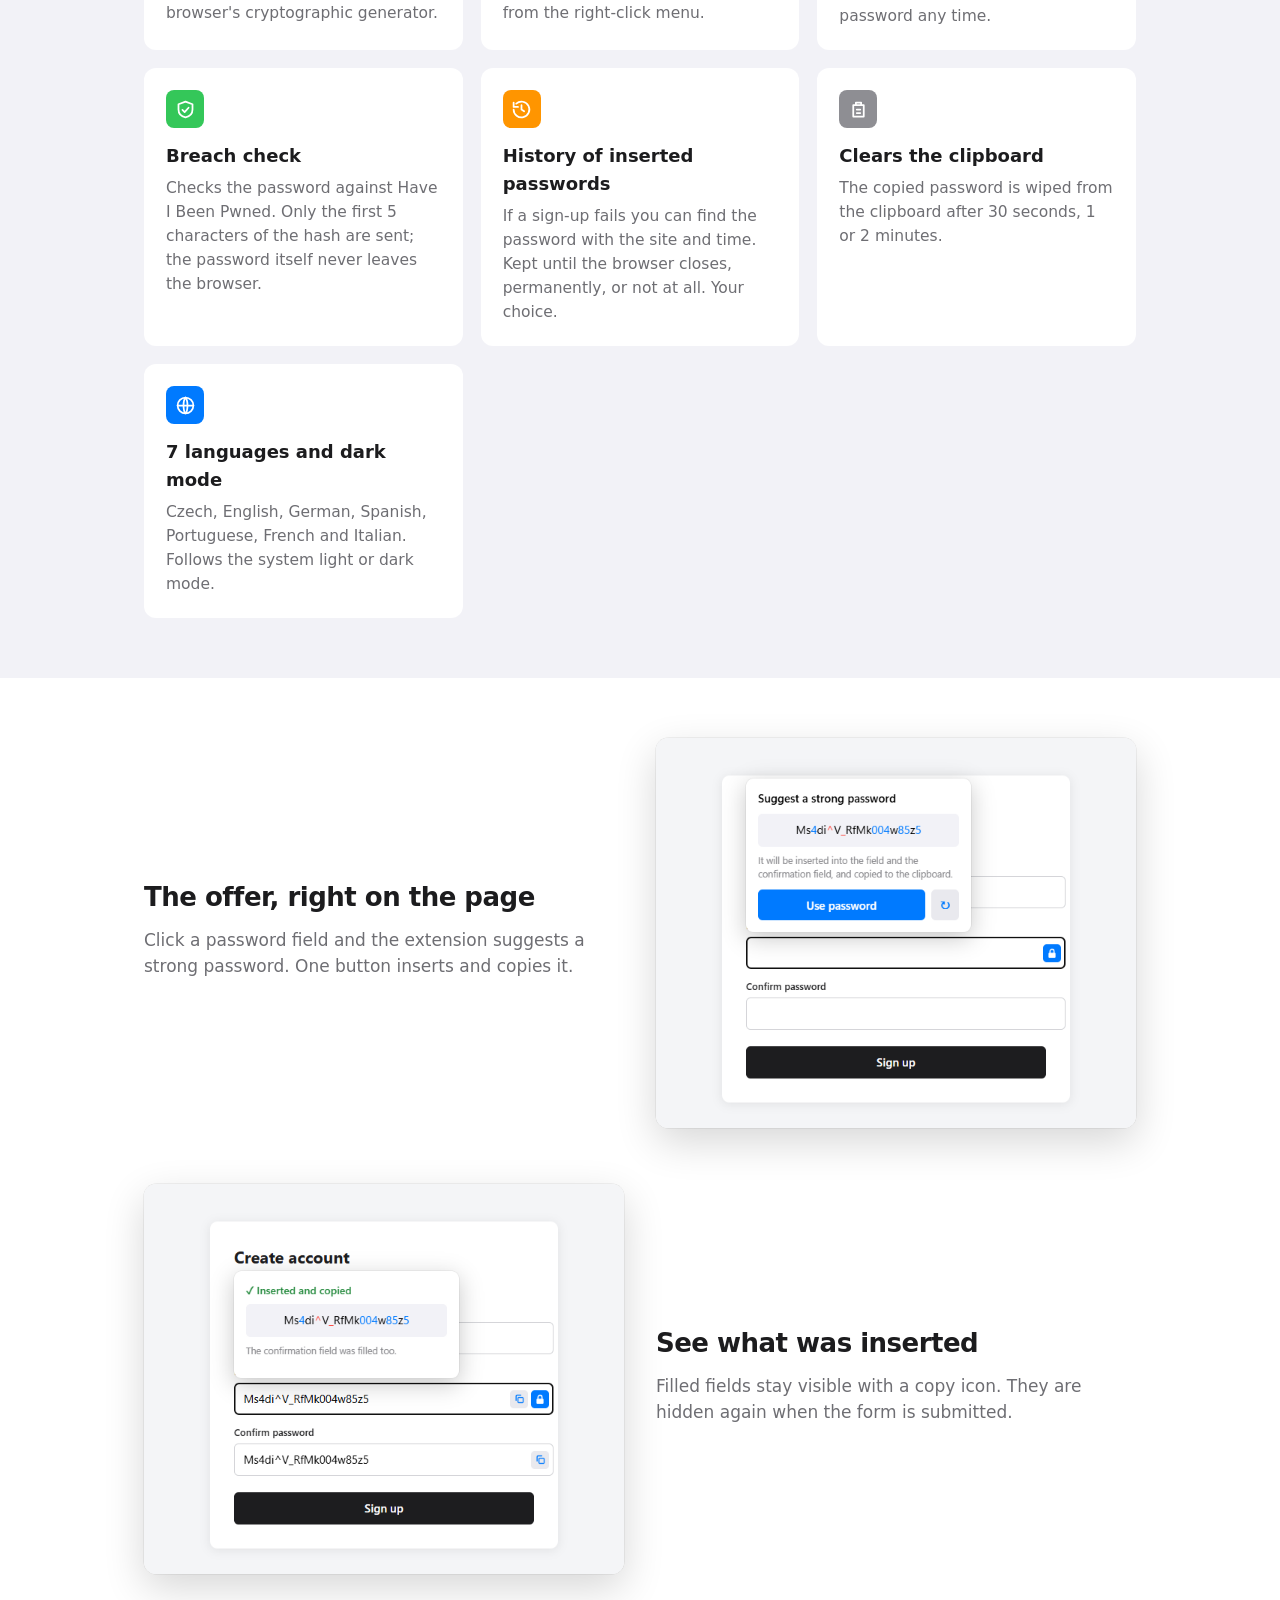
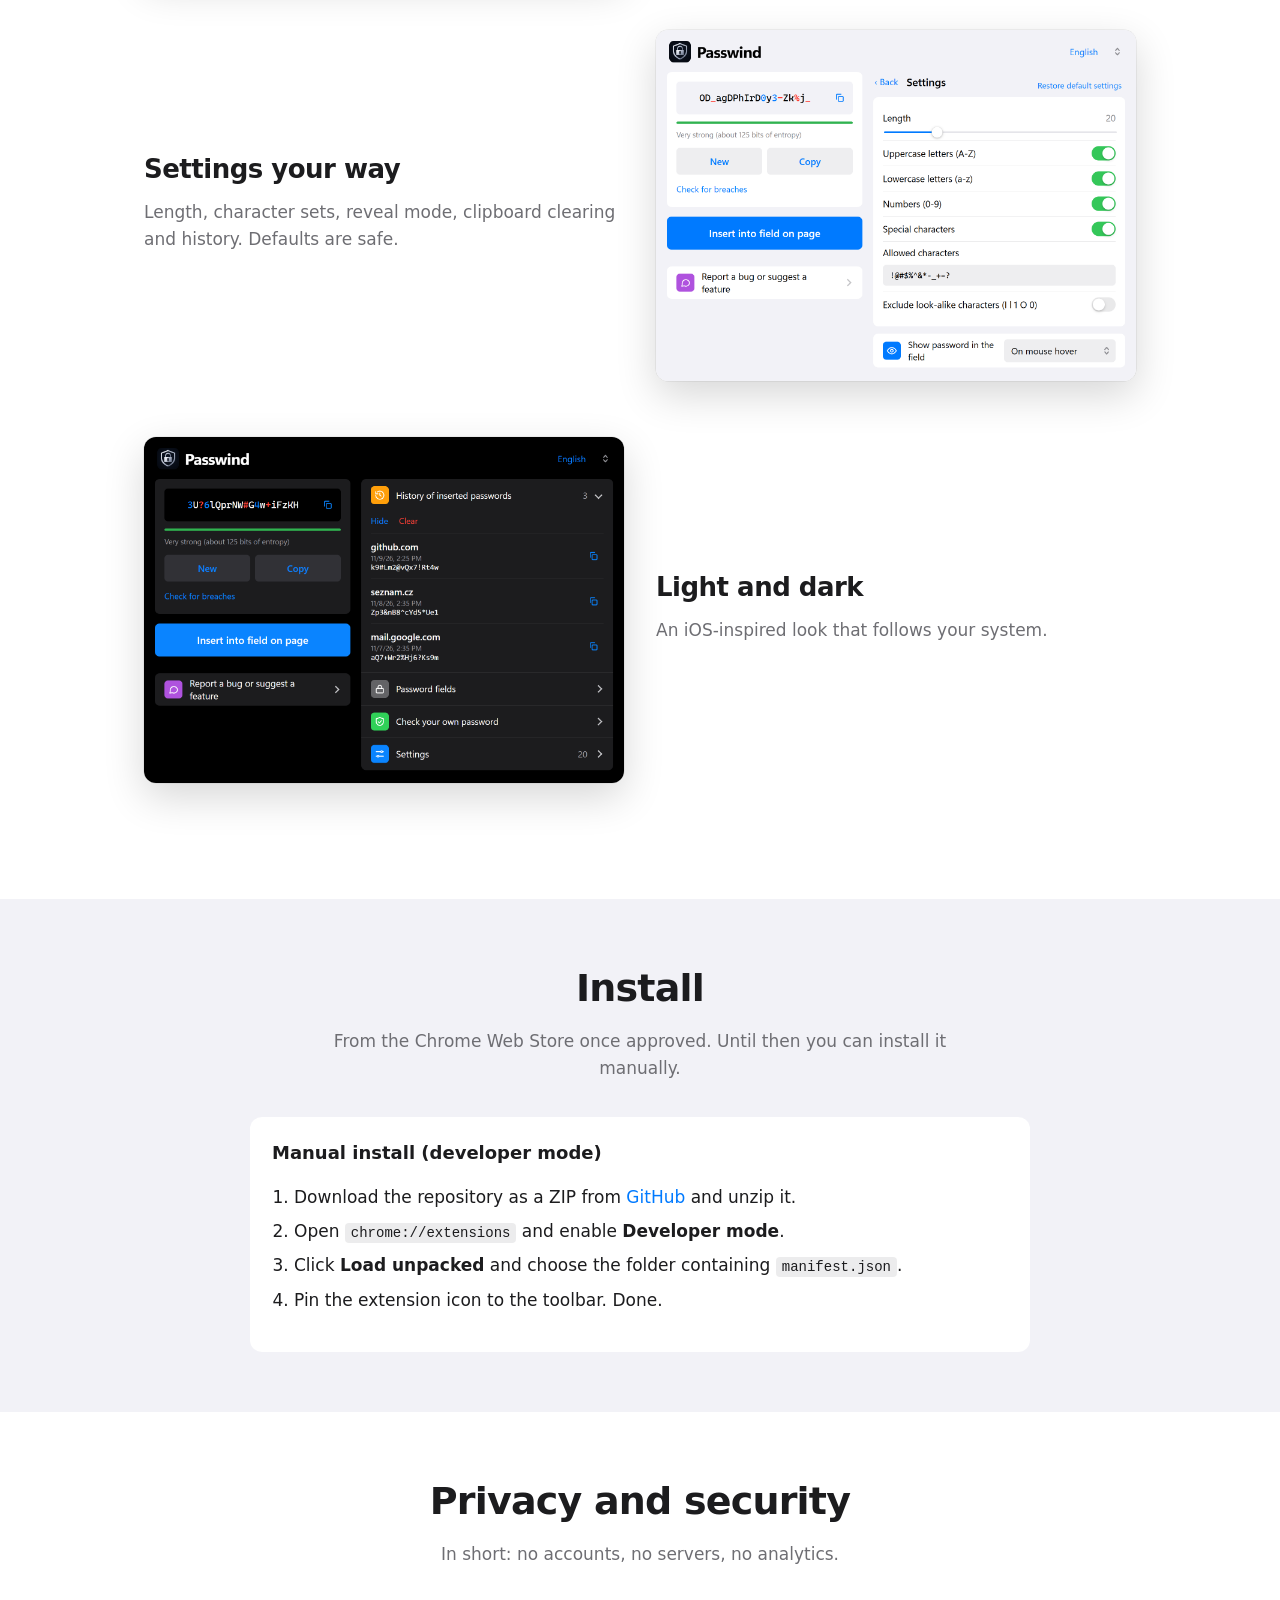
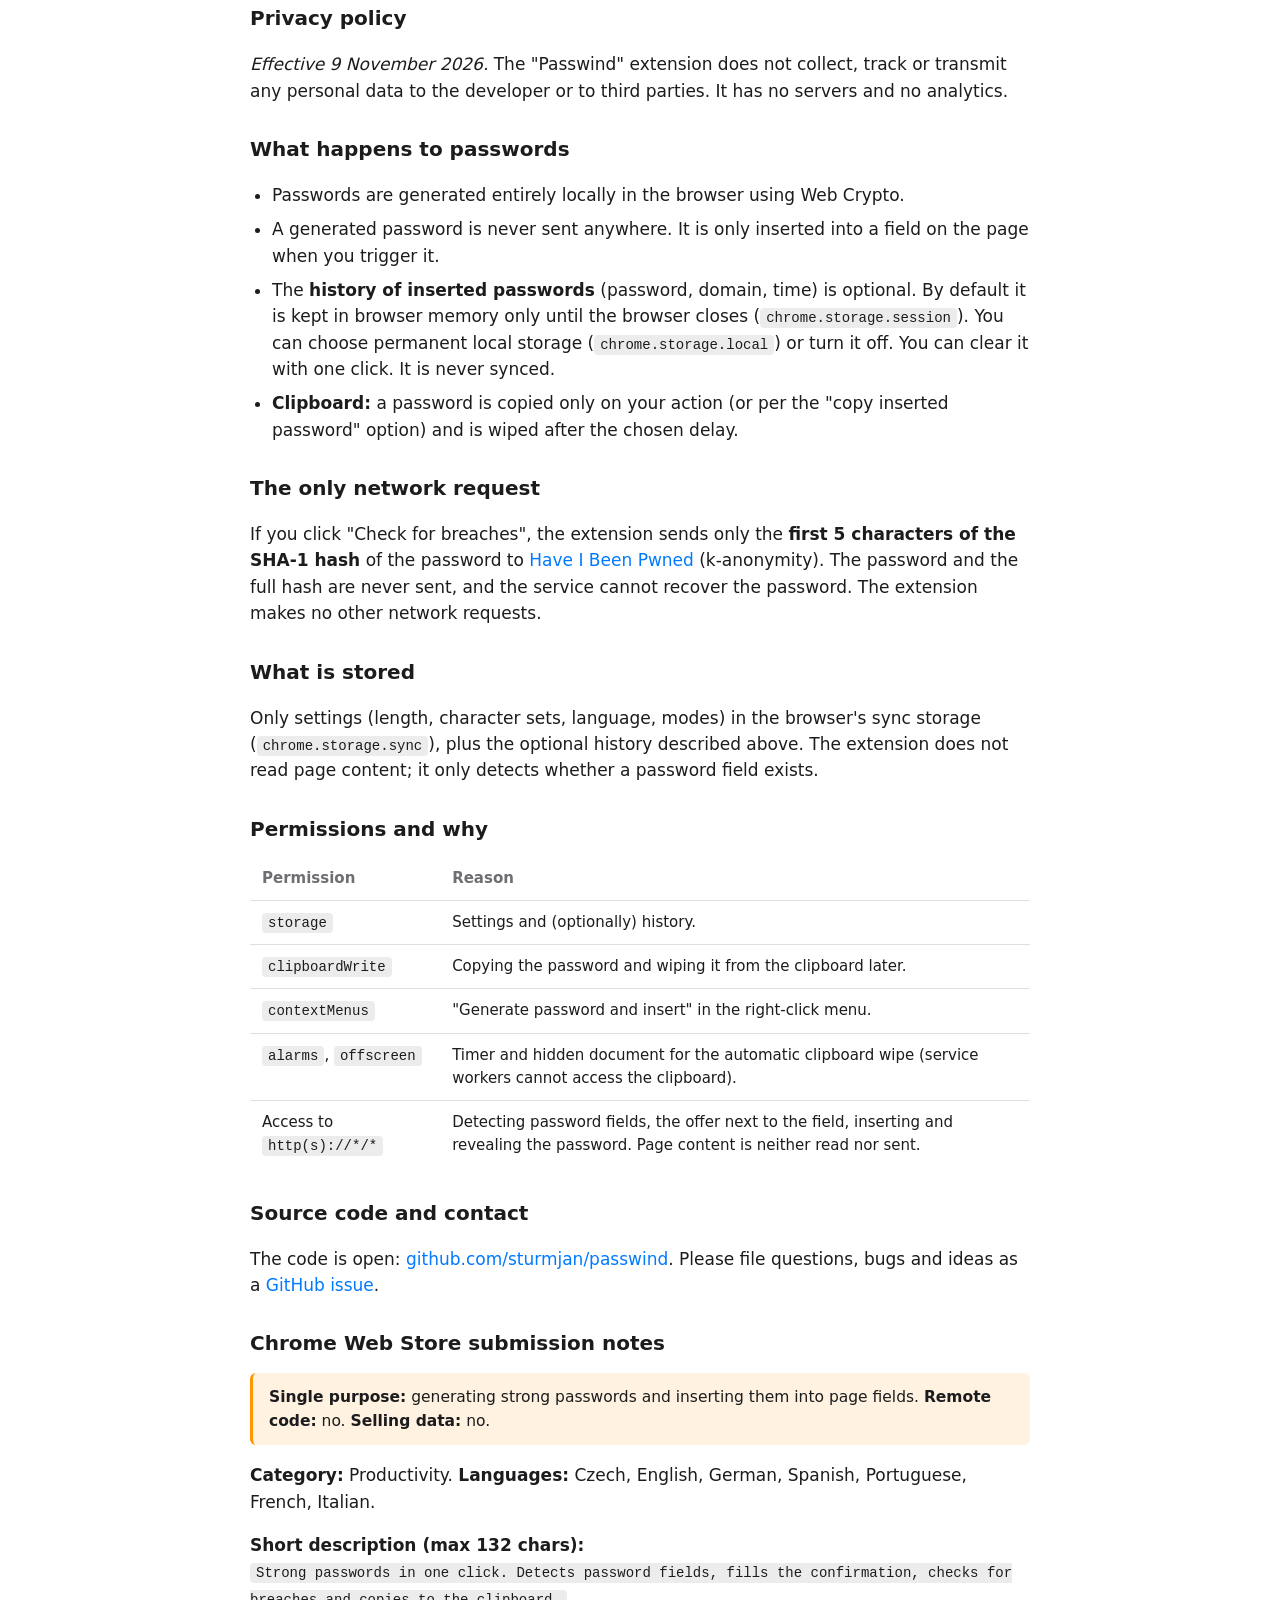
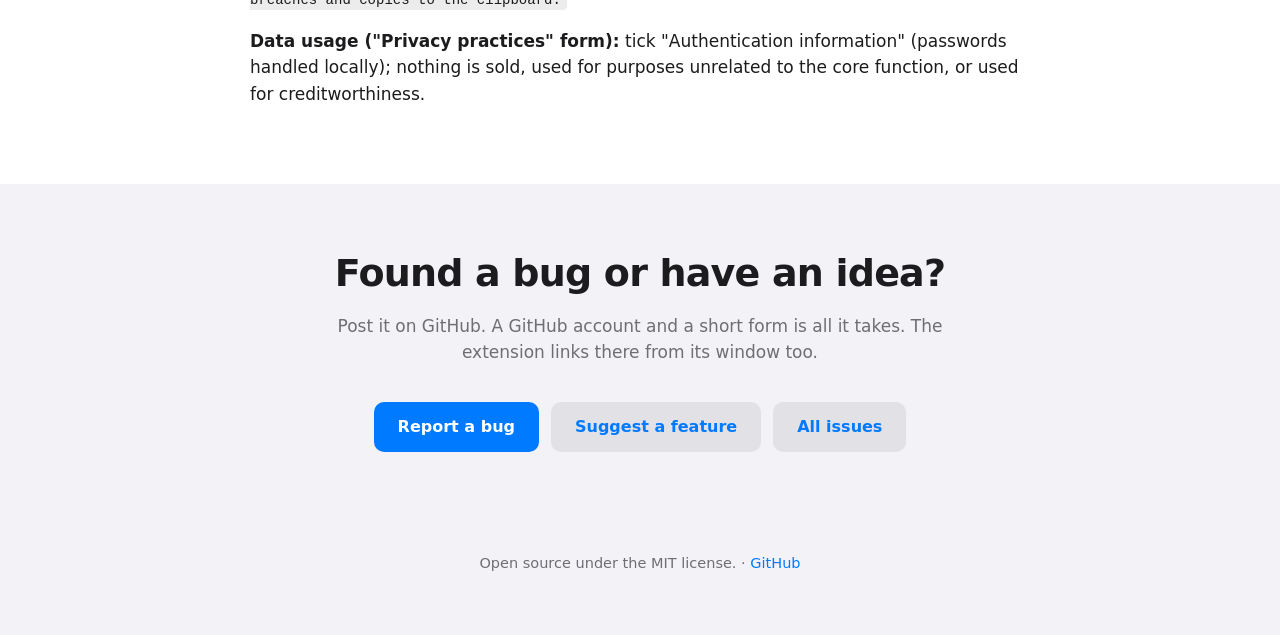
==== commit 7946a2d8: "Add logo: new icons, animated header logo, toolbar icon animation - Vector logo sources in assets/ (" ====
--- a/docs/index.html
+++ b/docs/index.html
@@ -5,7 +5,7 @@
   <meta name="viewport" content="width=device-width, initial-scale=1">
   <title>Passwind - Password Generator for Chrome</title>
   <meta name="description" content="Strong passwords in one click, breach check, history, everything local in your browser. / Silná hesla jedním klikem.">
-  <link rel="icon" href="img/icon128.png">
+  <link rel="icon" type="image/svg+xml" href="img/logo.svg">
   <style>
     :root { --bg:#f2f2f7; --card:#fff; --text:#1c1c1e; --muted:#6e6e73; --sep:rgba(60,60,67,.16); --blue:#007aff; --green:#34c759; --orange:#ff9500; --purple:#af52de; }
     @media (prefers-color-scheme: dark) { :root { --bg:#000; --card:#1c1c1e; --text:#f5f5f7; --muted:#98989f; --sep:rgba(84,84,88,.6); --blue:#0a84ff; } }
@@ -24,7 +24,7 @@
     html[data-lang="cs"] [lang="en"], html[data-lang="en"] [lang="cs"] { display:none !important; }
 
     .hero { text-align:center; padding:72px 0 36px; }
-    .hero img.logo { width:92px; height:92px; border-radius:20px; box-shadow:0 8px 28px rgba(0,122,255,.3); }
+    .hero img.logo { width:120px; height:120px; border-radius:26px; box-shadow:0 10px 32px rgba(0,0,0,.28); }
     h1 { font-size:clamp(34px,6vw,56px); line-height:1.08; letter-spacing:-1.2px; margin:22px 0 14px; }
     .lead { font-size:clamp(18px,2.4vw,22px); color:var(--muted); max-width:700px; margin:0 auto 28px; }
     .btns { display:flex; gap:12px; justify-content:center; flex-wrap:wrap; }
@@ -78,7 +78,7 @@
 
 <header class="hero" id="top">
   <div class="wrap">
-    <img class="logo" src="img/icon128.png" alt="">
+    <img class="logo" src="img/logo-animated.svg" alt="Passwind logo">
     <h1><span lang="cs">Silná hesla jedním klikem.</span><span lang="en">Strong passwords in one click.</span></h1>
     <p class="lead">
       <span lang="cs">Rozšíření pro Chrome, které vygeneruje heslo, vloží ho i do potvrzení, zkontroluje, jestli neunikla, a nic přitom neposílá na žádný server.</span>
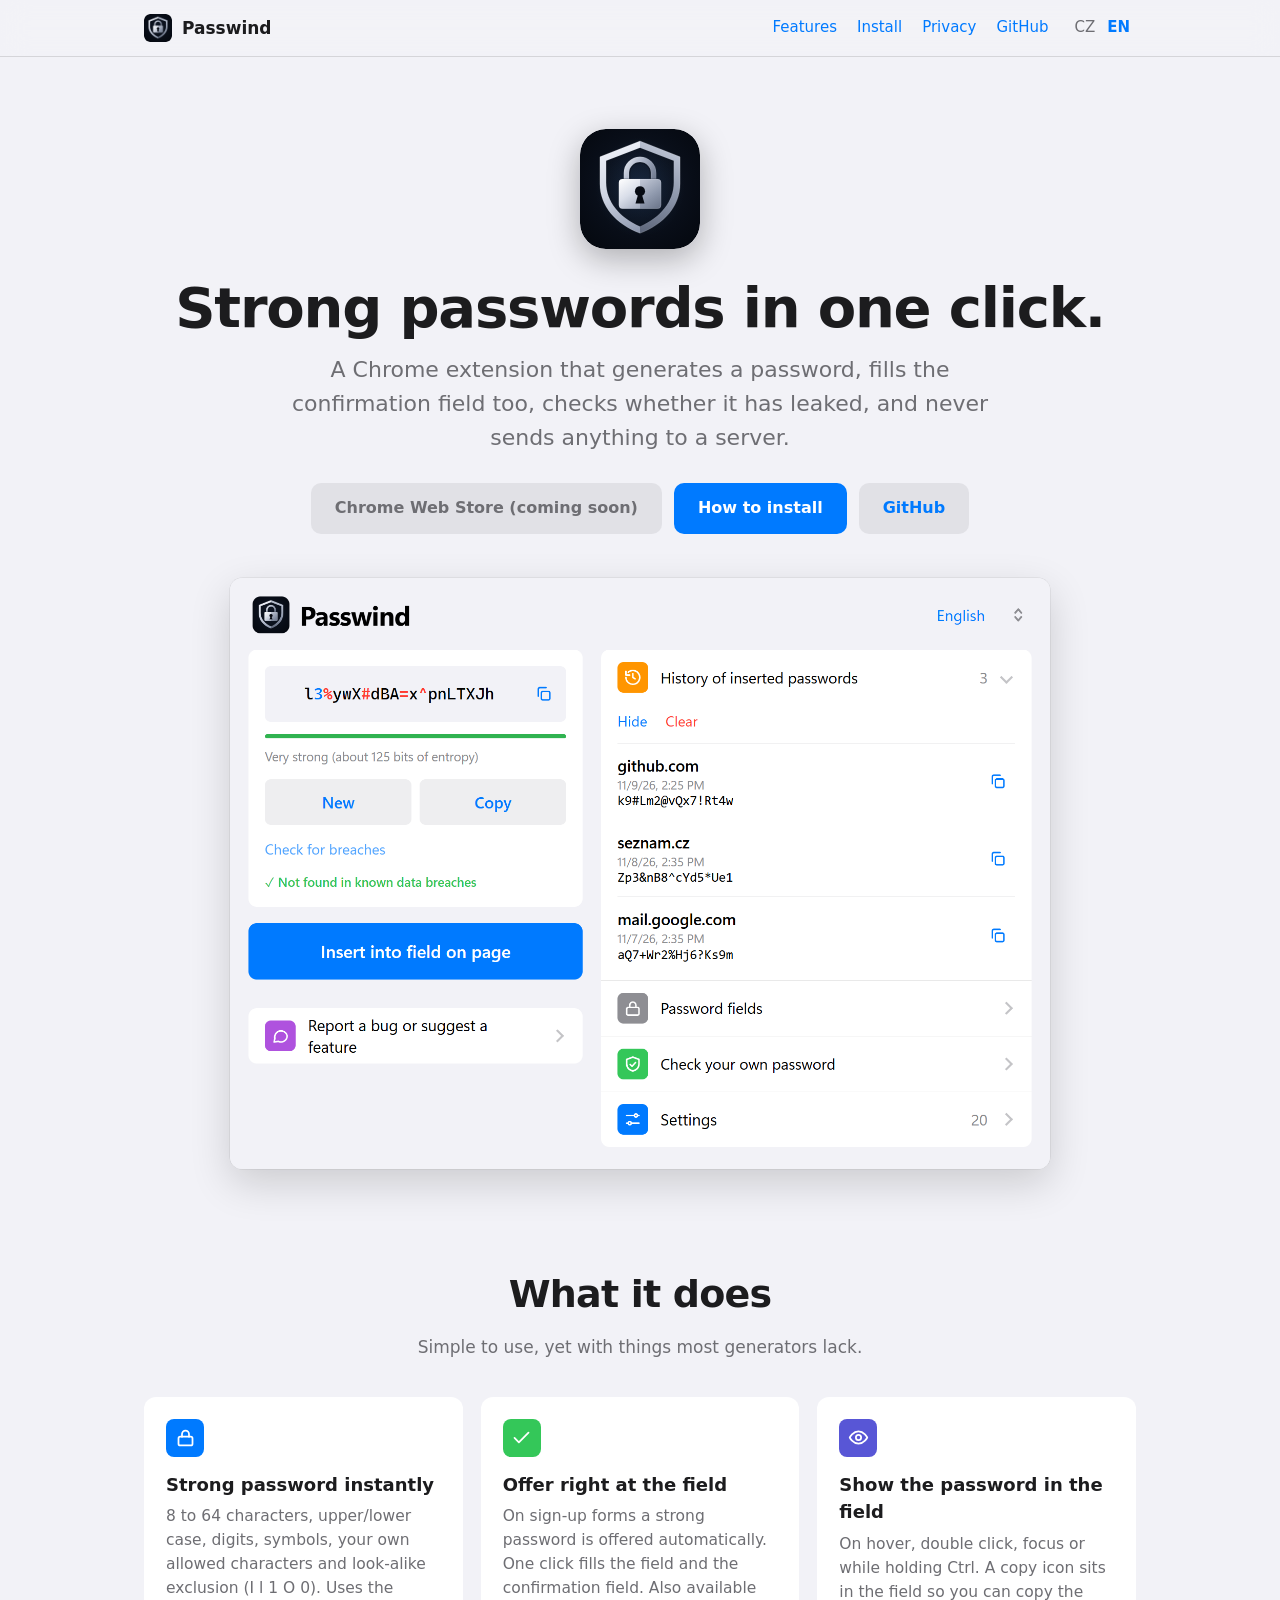
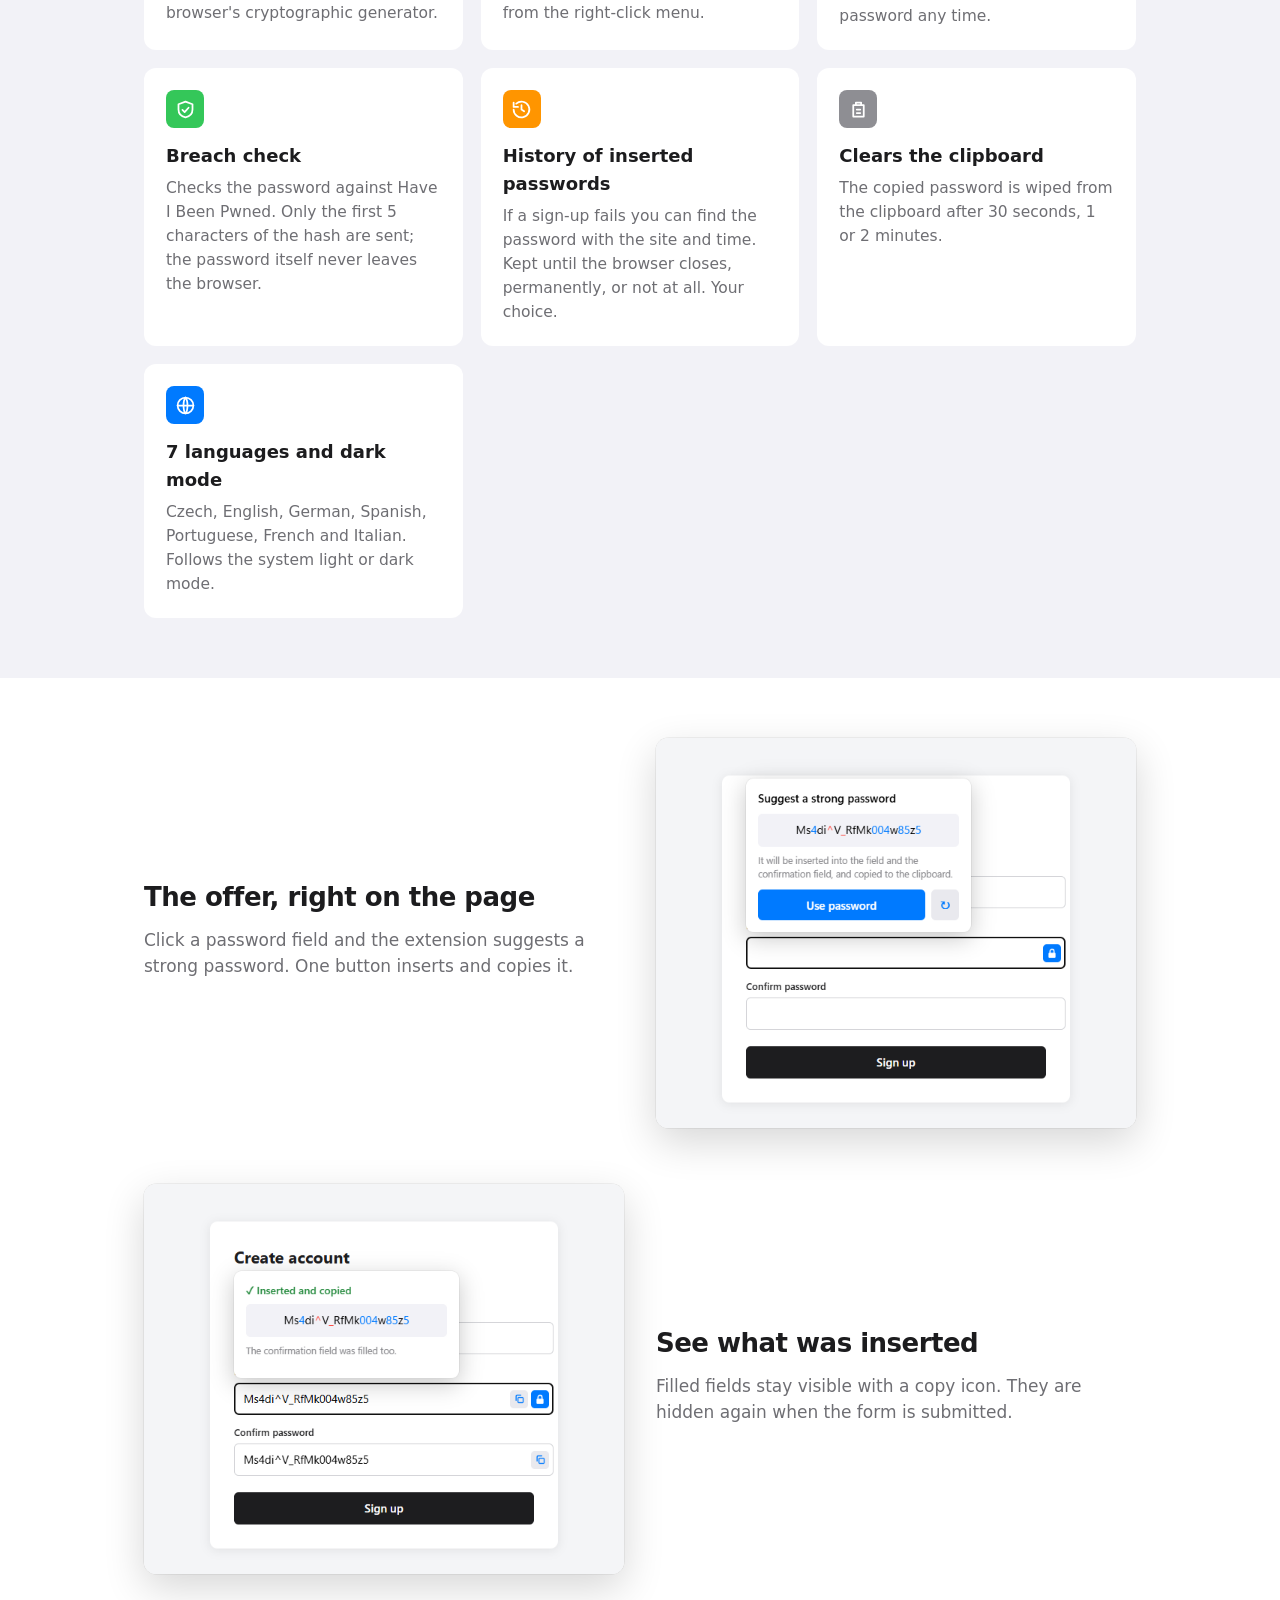
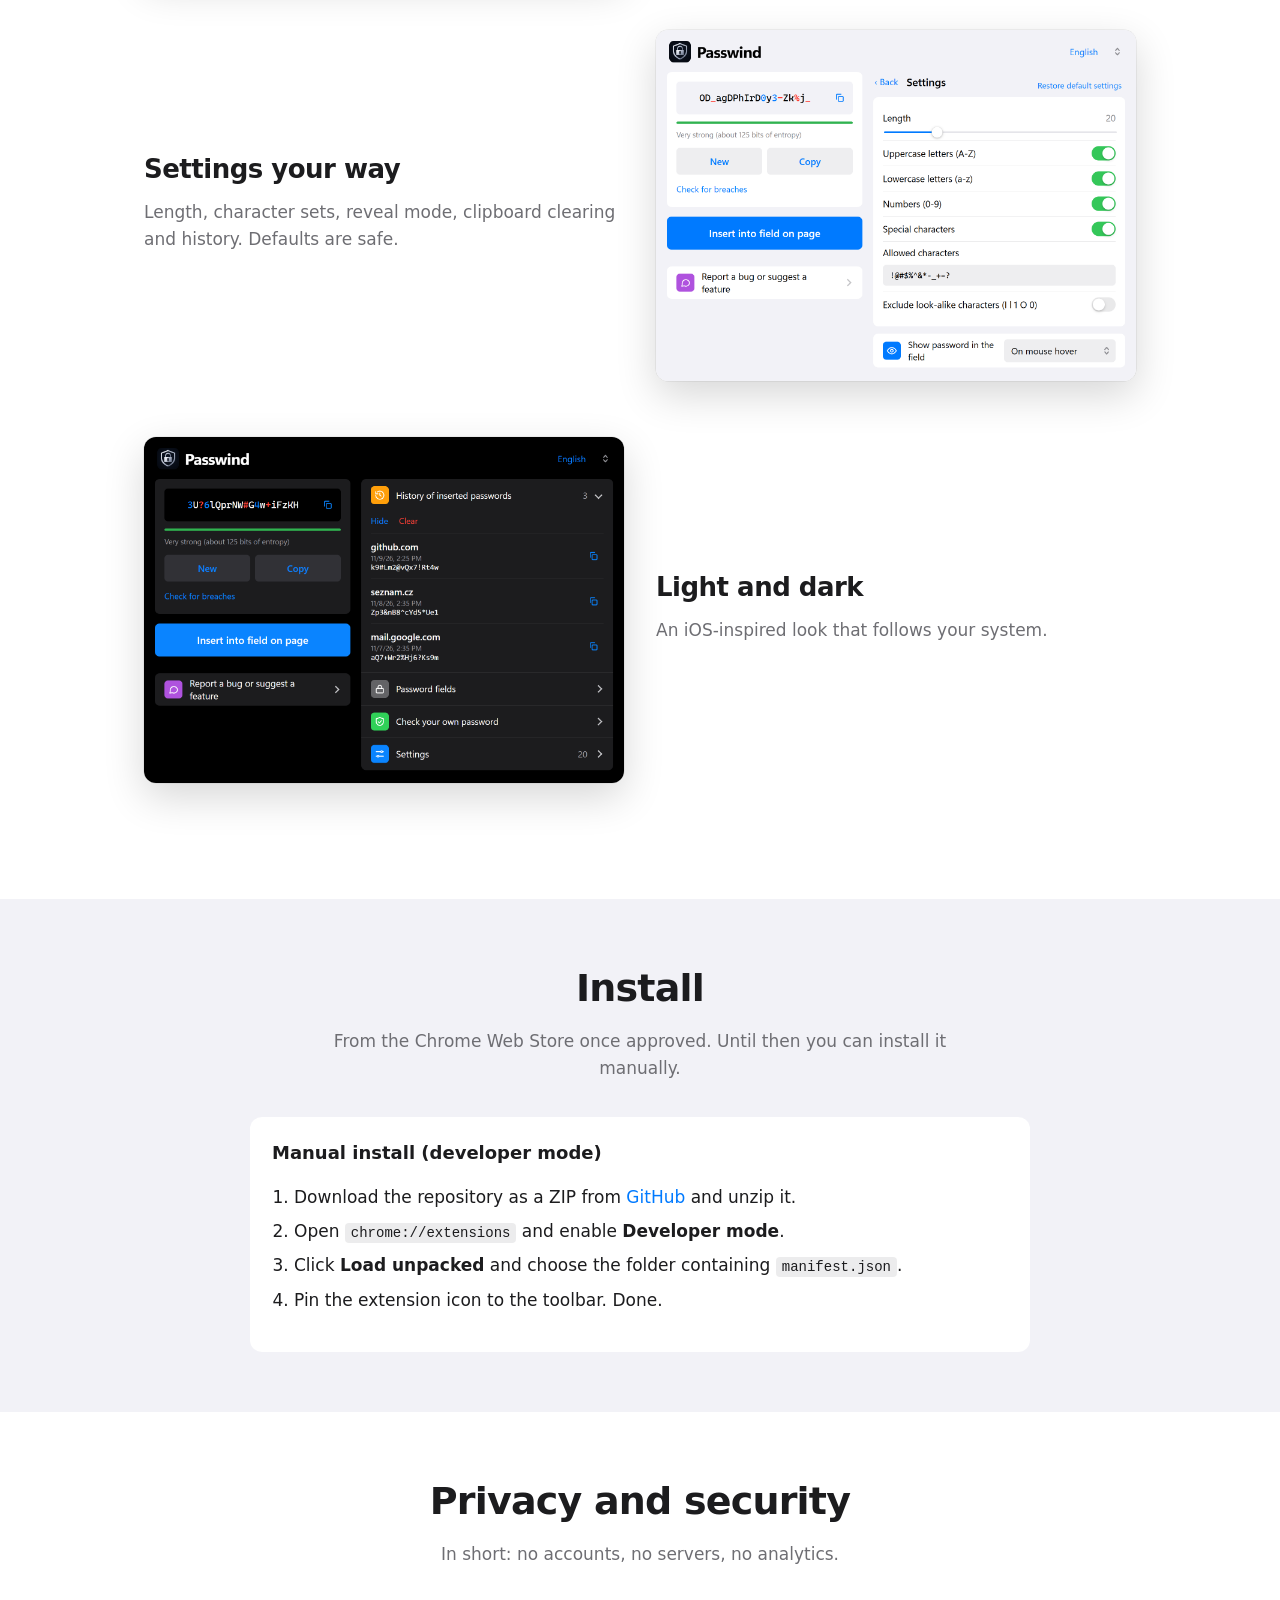
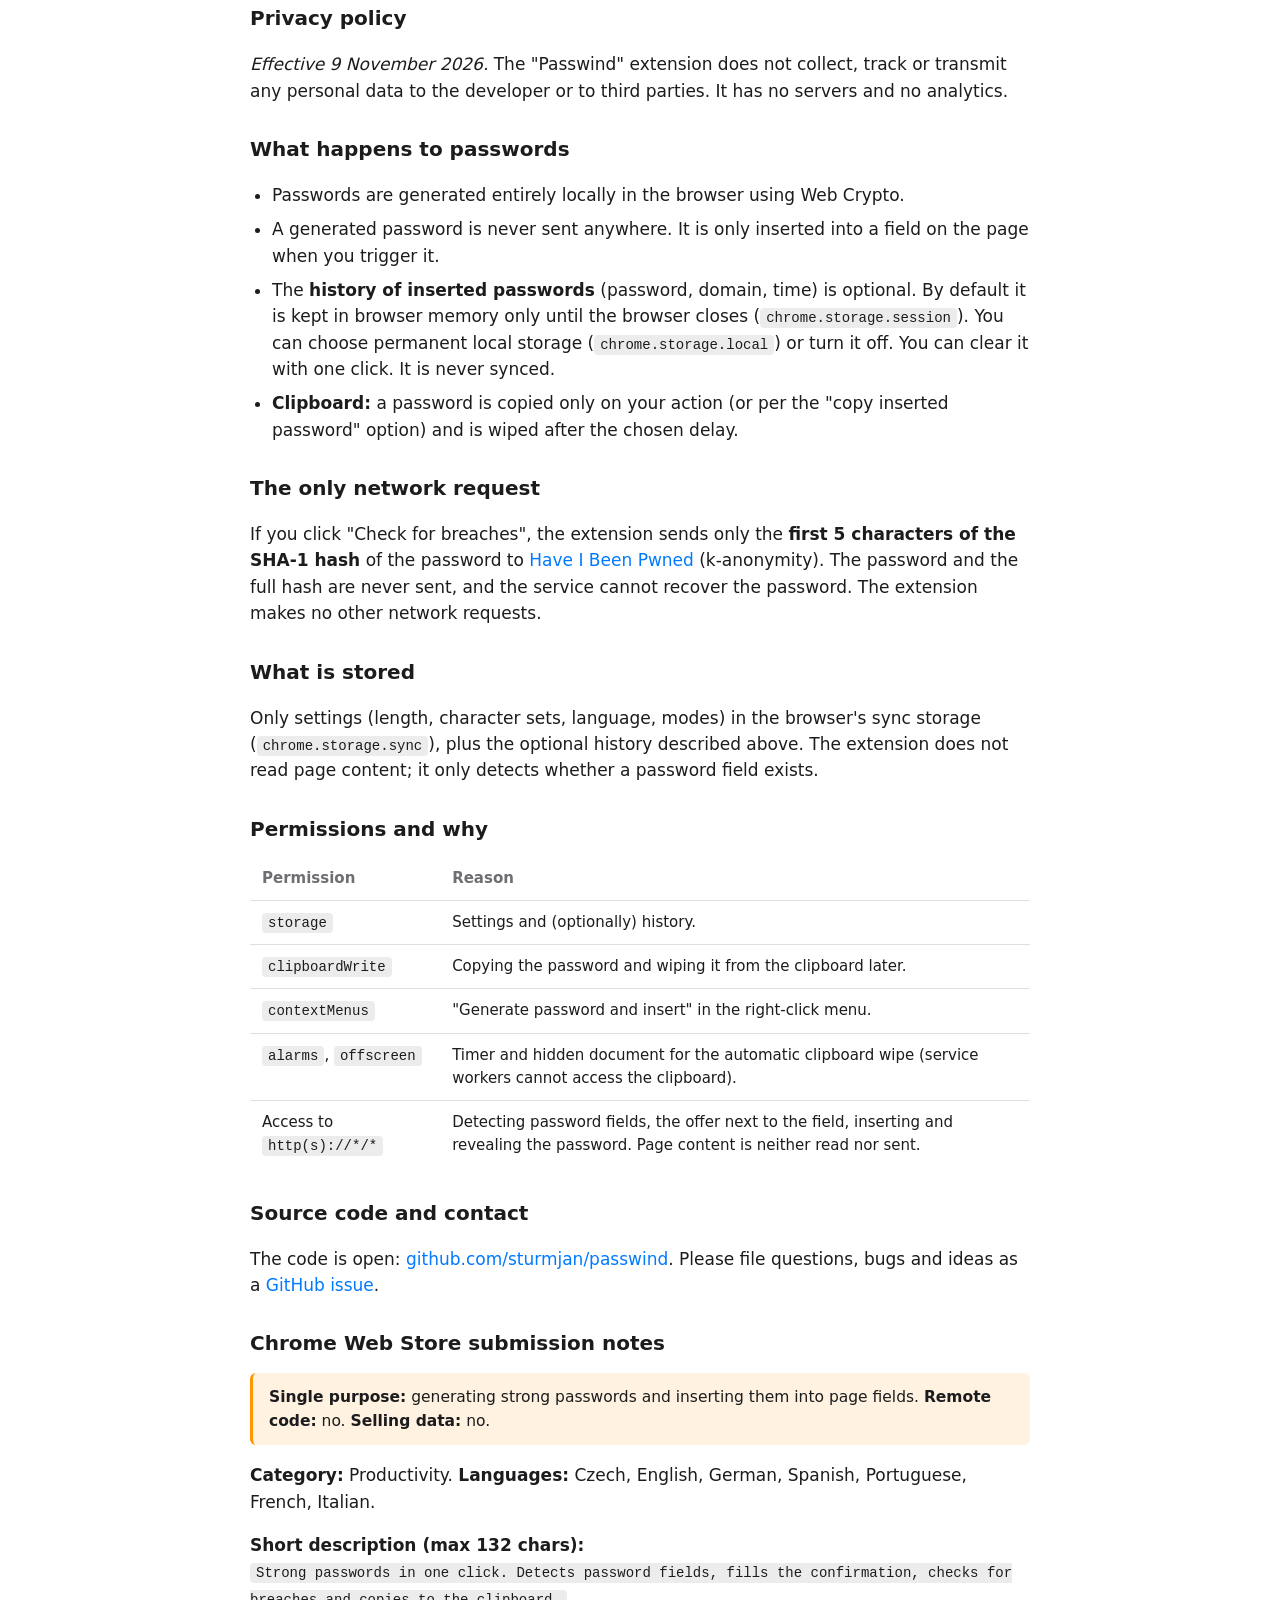
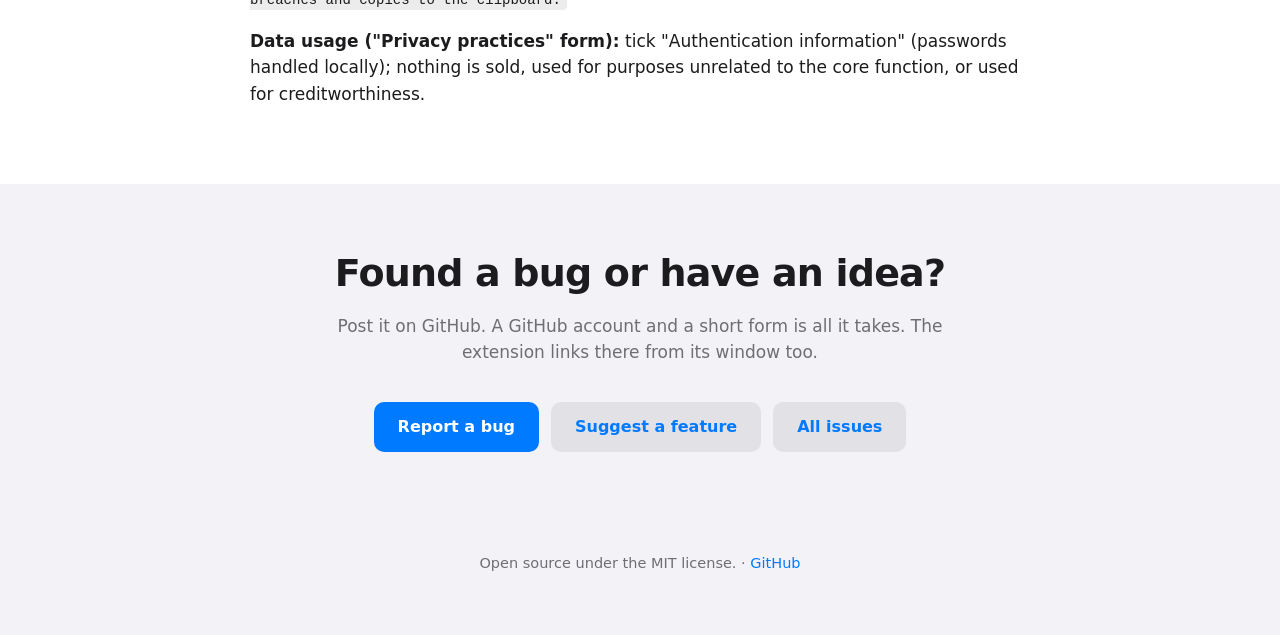
==== commit 3dd8a3e7: "Website: add #privacy anchor alias" ====
--- a/docs/index.html
+++ b/docs/index.html
@@ -173,6 +173,7 @@
 </section>
 
 <section class="band" id="soukromi">
+  <span id="privacy"></span>
   <div class="wrap">
     <h2><span lang="cs">Soukromí a bezpečnost</span><span lang="en">Privacy and security</span></h2>
     <p class="sub"><span lang="cs">Krátce: žádné účty, žádné servery, žádná analytika.</span><span lang="en">In short: no accounts, no servers, no analytics.</span></p>
